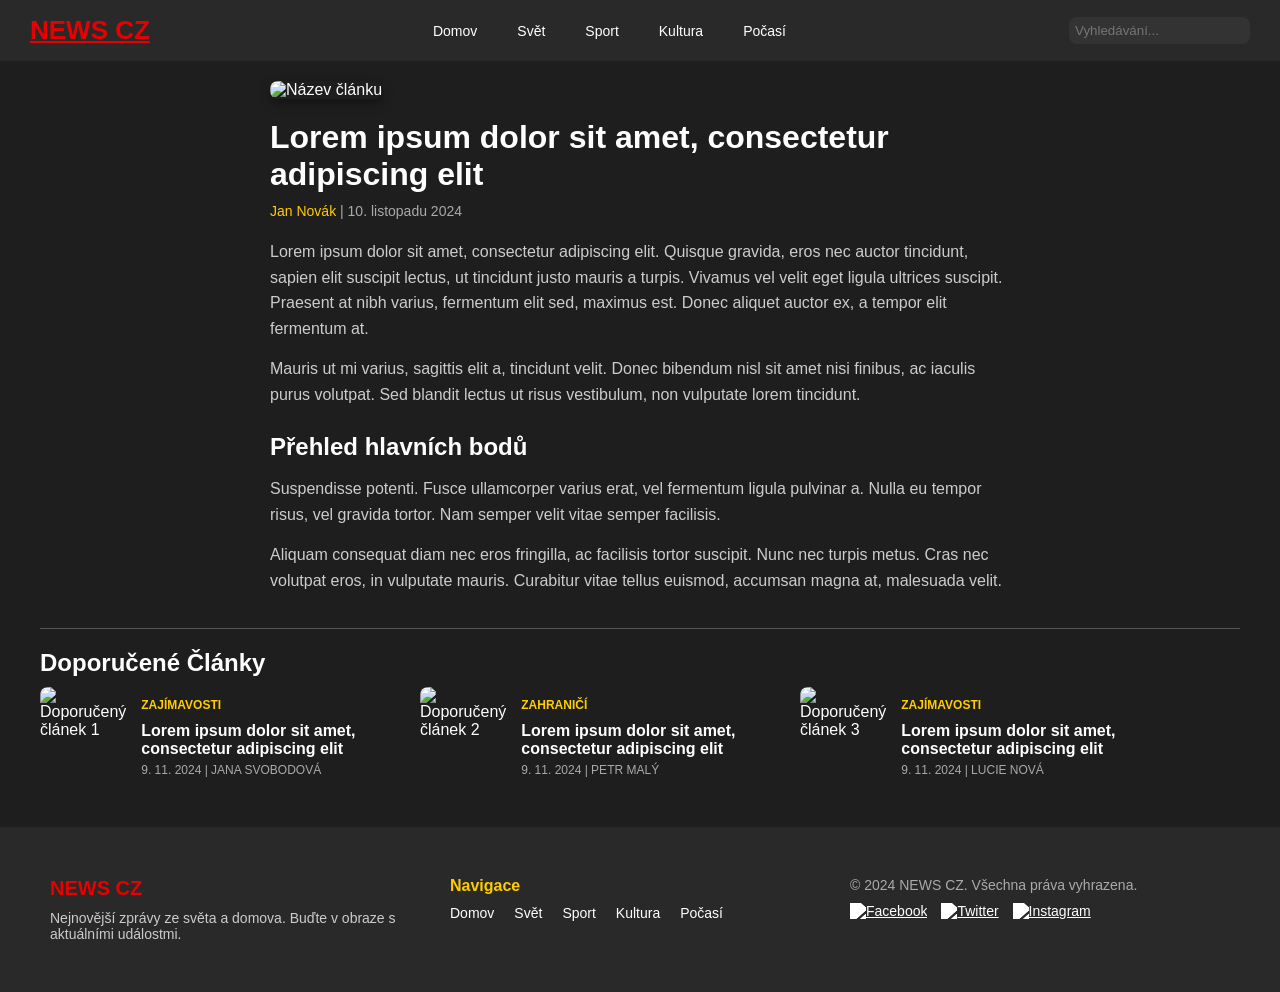
==== article.html @ 21f9672e "Added article.html" ====
<!DOCTYPE html>
<html lang="cs">
<head>
    <meta charset="UTF-8">
    <meta name="viewport" content="width=device-width, initial-scale=1.0">
    <title>Celý Článek | NEWS CZ</title>
    <link rel="stylesheet" href="style.css">
</head>
<body>
    <!-- Header -->
    <header>
        <a href="index.html" class="brand">NEWS CZ</a>
        <nav>
            <ul>
                <li><a href="index.html">Domov</a></li>
                <li><a href="#">Svět</a></li>
                <li><a href="#">Sport</a></li>
                <li><a href="#">Kultura</a></li>
                <li><a href="#">Počasí</a></li>
            </ul>
        </nav>
        <div class="search">
            <input type="text" placeholder="Vyhledávání...">
        </div>
    </header>
    <!-- Article Content -->
    <div class="article-container">
        <!-- Úvodní obrázek -->
        <div class="article-image">
            <img src="https://picsum.photos/1200/600" alt="Název článku">
        </div>

        <!-- Nadpis a informace o článku -->
        <div class="article-header">
            <h1>Lorem ipsum dolor sit amet, consectetur adipiscing elit</h1>
            <div class="article-info">
                <span class="author">Jan Novák</span>
                <span class="date">| 10. listopadu 2024</span>
            </div>
        </div>

        <!-- Hlavní text článku -->
        <div class="article-content">
            <p>Lorem ipsum dolor sit amet, consectetur adipiscing elit. Quisque gravida, eros nec auctor tincidunt, sapien elit suscipit lectus, ut tincidunt justo mauris a turpis. Vivamus vel velit eget ligula ultrices suscipit. Praesent at nibh varius, fermentum elit sed, maximus est. Donec aliquet auctor ex, a tempor elit fermentum at.</p>
            <p>Mauris ut mi varius, sagittis elit a, tincidunt velit. Donec bibendum nisl sit amet nisi finibus, ac iaculis purus volutpat. Sed blandit lectus ut risus vestibulum, non vulputate lorem tincidunt.</p>
            <h2>Přehled hlavních bodů</h2>
            <p>Suspendisse potenti. Fusce ullamcorper varius erat, vel fermentum ligula pulvinar a. Nulla eu tempor risus, vel gravida tortor. Nam semper velit vitae semper facilisis.</p>
            <p>Aliquam consequat diam nec eros fringilla, ac facilisis tortor suscipit. Nunc nec turpis metus. Cras nec volutpat eros, in vulputate mauris. Curabitur vitae tellus euismod, accumsan magna at, malesuada velit.</p>
        </div>
    </div>

    <!-- Doporučené články -->
    <div class="recommended-articles">
        <h2 class="section-title">Doporučené Články</h2>
        <section class="article-list-horizontal">
            <div class="list-item">
                <img src="https://picsum.photos/100/100?random=8" alt="Doporučený článek 1">
                <div class="list-content">
                    <span class="category">ZAJÍMAVOSTI</span>
                    <h3><a href="article.html">Lorem ipsum dolor sit amet, consectetur adipiscing elit</a></h3>
                    <span class="date-author">9. 11. 2024 | JANA SVOBODOVÁ</span>
                </div>
            </div>
            <div class="list-item">
                <img src="https://picsum.photos/100/100?random=9" alt="Doporučený článek 2">
                <div class="list-content">
                    <span class="category">ZAHRANIČÍ</span>
                    <h3><a href="article.html">Lorem ipsum dolor sit amet, consectetur adipiscing elit</a></h3>
                    <span class="date-author">9. 11. 2024 | PETR MALÝ</span>
                </div>
            </div>
            <div class="list-item">
                <img src="https://picsum.photos/100/100?random=10" alt="Doporučený článek 3">
                <div class="list-content">
                    <span class="category">ZAJÍMAVOSTI</span>
                    <h3><a href="article.html">Lorem ipsum dolor sit amet, consectetur adipiscing elit</a></h3>
                    <span class="date-author">9. 11. 2024 | LUCIE NOVÁ</span>
                </div>
            </div>
        </section>
    </div>
    
    
    

    <!-- Footer -->
    <footer class="footer">
        <div class="footer-content">
            <div class="footer-brand">
                <h3>NEWS CZ</h3>
                <p>Nejnovější zprávy ze světa a domova. Buďte v obraze s aktuálními událostmi.</p>
            </div>
            <div class="footer-links">
                <h4>Navigace</h4>
                <ul>
                    <li><a href="#">Domov</a></li>
                    <li><a href="#">Svět</a></li>
                    <li><a href="#">Sport</a></li>
                    <li><a href="#">Kultura</a></li>
                    <li><a href="#">Počasí</a></li>
                </ul>
            </div>
            <div class="footer-social">
                <p>&copy; 2024 NEWS CZ. Všechna práva vyhrazena.</p>
                <div class="social-icons">
                    <a href="#"><img src="icon-facebook.svg" alt="Facebook"></a>
                    <a href="#"><img src="icon-twitter.svg" alt="Twitter"></a>
                    <a href="#"><img src="icon-instagram.svg" alt="Instagram"></a>
                </div>
            </div>
        </div>
    </footer>
</body>
</html>
---- style.css ----
* {
    margin: 0;
    padding: 0;
    box-sizing: border-box;
}

body {
    font-family: Arial, sans-serif;
    background-color: #1e1e1e;
    color: #ffffff;
}

/* Header */
header {
    width: 100%;
    padding: 15px 30px;
    background-color: #292929;
    display: flex;
    justify-content: space-between;
    align-items: center;
}

.brand {
    font-size: 26px;
    font-weight: bold;
    color: #e60000;
}

nav ul {
    display: flex;
    list-style-type: none;
}

nav ul li a {
    color: #ffffff;
    text-decoration: none;
    padding: 0 20px;
    font-size: 14px;
}

.search input {
    padding: 6px;
    background-color: #333333;
    border: none;
    color: #ffffff;
    border-radius: 8px;
}

/* Main content container */
/* Hlavní obsah s dolním odsazením */
.main-content {
    max-width: 1200px;
    margin: 0 auto;
    margin-bottom: 40px; /* Prostor mezi obsahem a footerem */
}

/* Highlights section */
.highlights {
    padding: 12px 30px;
    display: flex;
    align-items: center;
    flex-wrap: wrap;
}

.highlights span {
    color: #ffcc00;
    font-weight: bold;
    margin-right: 12px;
}

.highlights a {
    color: #ff4040;
    text-decoration: none;
    margin-right: 12px;
    font-size: 14px;
}

/* Featured article with connected image and text */
.featured-article {
    display: flex;
    flex-direction: row-reverse;
    padding: 20px 30px;
    margin: 20px 0;
    width: 100%;
}

.featured-article img {
    width: 45%;
    border-top-right-radius: 8px;
    border-bottom-right-radius: 8px;
}

.content {
    flex: 1;
    padding: 20px;
    border-top-left-radius: 8px;
    border-bottom-left-radius: 8px;
    box-shadow: 0px 4px 12px rgba(0, 0, 0, 0.4);
}

.content h1 {
    font-size: 24px;
    font-weight: bold;
    color: #ffffff;
    margin-bottom: 8px;
}

.content p {
    font-size: 16px;
    color: #cccccc;
}

.content .author {
    font-size: 12px;
    color: #aaaaaa;
    margin-top: 10px;
}

/* Horizontal grid article list */
.article-list {
    display: flex;
    gap: 20px;
    flex-wrap: wrap;
    padding: 0 30px;
}

/* Odkazy v nadpisech článků */
.article-list .item h2 a,
.featured-article h1 a,
.article-list-vertical .list-content h3 a {
    color: #ffffff;
    text-decoration: none;
    transition: color 0.3s;
}

.article-list .item h2 a:hover,
.featured-article h1 a:hover,
.article-list-vertical .list-content h3 a:hover {
    color: #ffcc00;
}


.article-list .item {
    background-color: transparent;
    padding: 0;
    width: calc(33.33% - 20px);
}

.article-list .item img {
    width: 100%;
    margin-bottom: 10px;
    border-radius: 0;
}

.article-list .item h2 {
    font-size: 18px;
    color: #ffffff;
    margin-top: 5px;
}

.article-list .item p {
    font-size: 14px;
    color: #cccccc;
}

.article-list .item span {
    font-size: 12px;
    color: #aaaaaa;
    margin-top: 5px;
}

/* Vertical list section */
.article-list-vertical {
    margin-top: 40px;
    display: flex;
    flex-direction: column;
    gap: 20px;
    padding: 0 30px;
}

.article-list-vertical .list-item {
    display: flex;
    background-color: transparent;
    padding: 0;
    border-radius: 0;
}

.article-list-vertical .list-item img {
    width: 120px;
    height: 120px;
    object-fit: cover;
    margin-right: 15px;
}

.list-content {
    display: flex;
    flex-direction: column;
    justify-content: center;
}

.category {
    color: #ffcc00;
    font-size: 12px;
    font-weight: bold;
    text-transform: uppercase;
    margin-bottom: 5px;
}

.list-content h3 {
    font-size: 16px;
    color: #ffffff;
    margin: 5px 0;
}

.date-author {
    font-size: 12px;
    color: #aaaaaa;
}

/* Divider */
.section-divider {
    border: none;
    height: 1px;
    background-color: #555555;
    margin: 40px 0;
}

/* Section title */
.section-title {
    font-size: 24px;
    font-weight: bold;
    color: #ffffff;
    text-align: left;
    margin: 0;
}

/* Footer styling */
.footer {
    background-color: #292929;
    padding: 40px 30px;
    color: #ffffff;
    font-size: 14px;
}

.footer-content {
    display: flex;
    justify-content: space-between;
    flex-wrap: wrap;
    max-width: 1200px;
    margin: 0 auto;
}

.footer-brand, .footer-links, .footer-social {
    flex: 1;
    margin: 10px;
}

.footer-brand h3 {
    font-size: 20px;
    font-weight: bold;
    color: #e60000;
}

.footer-brand p {
    font-size: 14px;
    color: #cccccc;
    margin-top: 10px;
}

.footer-links h4 {
    font-size: 16px;
    font-weight: bold;
    color: #ffcc00;
    margin-bottom: 10px;
}

.footer-links ul {
    display: flex;
    list-style: none;
    padding: 0;
    margin: 0;
    gap: 20px;
}

.footer-links ul li a {
    color: #ffffff;
    text-decoration: none;
    transition: color 0.3s;
}

.footer-links ul li a:hover {
    color: #ffcc00;
}

/* Sociální sítě */
.footer-social p {
    font-size: 14px;
    color: #aaaaaa;
}

.social-icons {
    margin-top: 10px;
}

.social-icons a {
    display: inline-block;
    margin-right: 10px;
}

.social-icons img {
    width: 24px;
    height: 24px;
    filter: brightness(0) invert(1);
    transition: transform 0.3s;
}

.social-icons a:hover img {
    transform: scale(1.1);
}



/*Aricle*/


/* Article page container */
.article-container {
    max-width: 800px;
    margin: 0 auto;
    padding: 20px 30px;
}

/* Úvodní obrázek */
.article-image img {
    width: 100%;
    border-radius: 8px;
    box-shadow: 0px 4px 12px rgba(0, 0, 0, 0.4);
    margin-bottom: 20px;
}

/* Nadpis a informace o článku */
.article-header {
    text-align: left;
    margin-bottom: 20px;
}

.article-header h1 {
    font-size: 32px;
    font-weight: bold;
    color: #ffffff;
    margin-bottom: 10px;
}

.article-info {
    font-size: 14px;
    color: #aaaaaa;
}

.article-info .author {
    color: #ffcc00;
}

/* Hlavní text článku */
.article-content {
    font-size: 16px;
    line-height: 1.6;
    color: #cccccc;
}

.article-content h2 {
    font-size: 24px;
    color: #ffffff;
    margin: 20px 0 10px;
}

.article-content p {
    margin-bottom: 15px;
}



/* Doporučené články */
.recommended-articles {
    max-width: 1200px;
    margin: 0 auto 40px;
    padding-top: 20px;
    border-top: 1px solid #555555;
}

/* Horizontální rozložení doporučených článků */
.article-list-horizontal {
    display: flex;
    flex-wrap: nowrap; /* Zabrání zalomení položek na další řádek */
    gap: 20px;
    padding-top: 10px;
}

.article-list-horizontal .list-item {
    display: flex;
    flex-direction: row;
    align-items: center;
    width: 30%; /* Každý článek zabere přibližně třetinu šířky */
    max-width: 400px;
}

.article-list-horizontal .list-item img {
    width: 100px;
    height: 100px;
    object-fit: cover;
    border-radius: 8px;
    margin-right: 15px;
}

.article-list-horizontal .list-content {
    display: flex;
    flex-direction: column;
    justify-content: center;
}

.article-list-horizontal .category {
    color: #ffcc00;
    font-size: 12px;
    font-weight: bold;
    text-transform: uppercase;
    margin-bottom: 5px;
}

.article-list-horizontal .list-content h3 {
    font-size: 16px;
    color: #ffffff;
    margin: 5px 0;
}

.article-list-horizontal .date-author {
    font-size: 12px;
    color: #aaaaaa;
}

/* Odkazy v nadpisech článků */
.article-list-horizontal .list-content h3 a {
    color: #ffffff;
    text-decoration: none;
    transition: color 0.3s;
}

.article-list-horizontal .list-content h3 a:hover {
    color: #ffcc00;
}
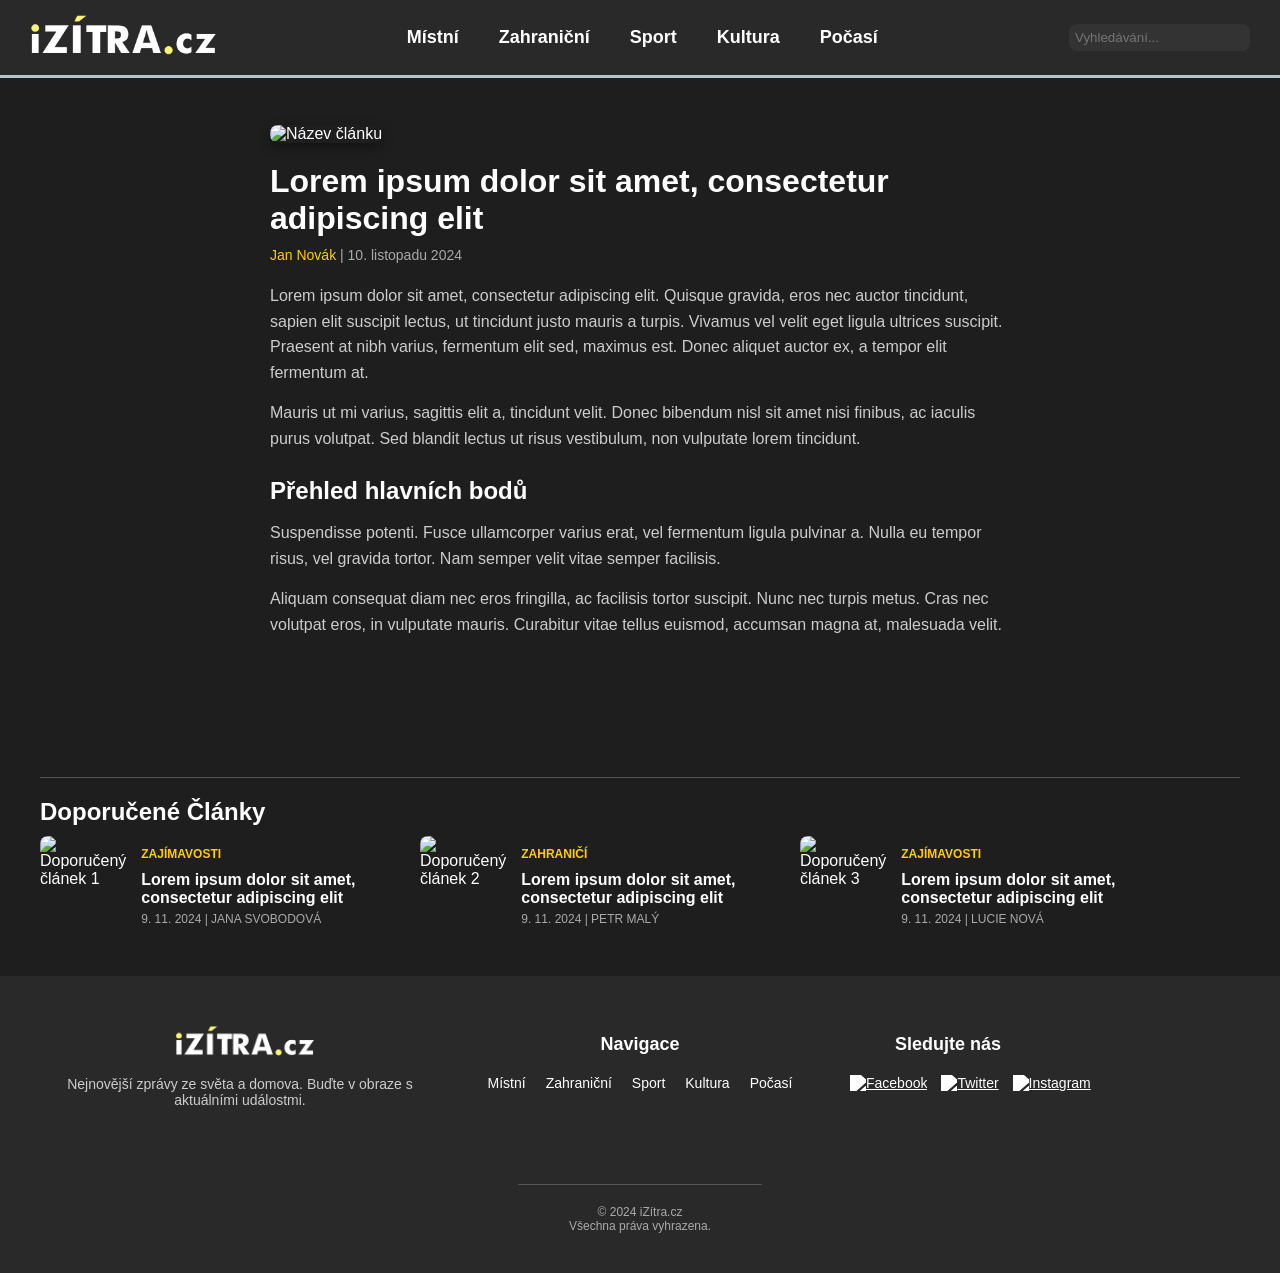
==== commit 65a2574f: "succy succy succ succ" ====
--- a/article.html
+++ b/article.html
@@ -3,17 +3,19 @@
 <head>
     <meta charset="UTF-8">
     <meta name="viewport" content="width=device-width, initial-scale=1.0">
-    <title>Celý Článek | NEWS CZ</title>
+    <title>Celý Článek | iZítra.cz</title>
     <link rel="stylesheet" href="style.css">
 </head>
 <body>
     <!-- Header -->
     <header>
-        <a href="index.html" class="brand">NEWS CZ</a>
+        <a href="index.html" class="brand">
+            <img src="images/logo.png" alt="iZITRA.cz Logo"/>
+        </a>
         <nav>
             <ul>
-                <li><a href="index.html">Domov</a></li>
-                <li><a href="#">Svět</a></li>
+                <li><a href="index.html">Místní</a></li>
+                <li><a href="#">Zahraniční</a></li>
                 <li><a href="#">Sport</a></li>
                 <li><a href="#">Kultura</a></li>
                 <li><a href="#">Počasí</a></li>
@@ -23,6 +25,9 @@
             <input type="text" placeholder="Vyhledávání...">
         </div>
     </header>
+
+    <hr class="lines-header"></hr>
+
     <!-- Article Content -->
     <div class="article-container">
         <!-- Úvodní obrázek -->
@@ -87,21 +92,21 @@
     <footer class="footer">
         <div class="footer-content">
             <div class="footer-brand">
-                <h3>NEWS CZ</h3>
+                <img src="images/logo.png" alt="iZITRA.cz Logo"/>
                 <p>Nejnovější zprávy ze světa a domova. Buďte v obraze s aktuálními událostmi.</p>
             </div>
             <div class="footer-links">
                 <h4>Navigace</h4>
                 <ul>
-                    <li><a href="#">Domov</a></li>
-                    <li><a href="#">Svět</a></li>
+                    <li><a href="#">Místní</a></li>
+                    <li><a href="#">Zahraniční</a></li>
                     <li><a href="#">Sport</a></li>
                     <li><a href="#">Kultura</a></li>
                     <li><a href="#">Počasí</a></li>
                 </ul>
             </div>
             <div class="footer-social">
-                <p>&copy; 2024 NEWS CZ. Všechna práva vyhrazena.</p>
+                <p>Sledujte nás</p>
                 <div class="social-icons">
                     <a href="#"><img src="icon-facebook.svg" alt="Facebook"></a>
                     <a href="#"><img src="icon-twitter.svg" alt="Twitter"></a>
@@ -109,6 +114,9 @@
                 </div>
             </div>
         </div>
+        <br/>
+        <hr class="section-divider"></hr>
+        <p class="copyright">&copy; 2024 iZítra.cz<br>Všechna práva vyhrazena.</p>
     </footer>
 </body>
 </html>
--- a/style.css
+++ b/style.css
@@ -18,6 +18,10 @@
     display: flex;
     justify-content: space-between;
     align-items: center;
+
+    position: fixed;
+    top: 0;
+    z-index: 1000;
 }
 
 .brand {
@@ -35,7 +39,13 @@
     color: #ffffff;
     text-decoration: none;
     padding: 0 20px;
-    font-size: 14px;
+    font-size: 18px;
+    font-weight: bold;
+    transition: color 0.3s;
+}
+
+nav ul li a:hover {
+    color: #ffcc00;
 }
 
 .search input {
@@ -49,6 +59,7 @@
 /* Main content container */
 /* Hlavní obsah s dolním odsazením */
 .main-content {
+    padding-top: 100px;
     max-width: 1200px;
     margin: 0 auto;
     margin-bottom: 40px; /* Prostor mezi obsahem a footerem */
@@ -79,7 +90,7 @@
 .featured-article {
     display: flex;
     flex-direction: row-reverse;
-    padding: 20px 30px;
+    padding: 10px 30px;
     margin: 20px 0;
     width: 100%;
 }
@@ -265,13 +276,28 @@
     font-size: 14px;
     color: #cccccc;
     margin-top: 10px;
+    text-align: center;
+}
+
+.footer-brand img {
+    height: 30px;
+    vertical-align: middle;
+    margin-bottom: 10px;
+    padding-left: 125px;
+}
+
+.footer hr {
+    width: 20%;
+    margin: 0 auto;
+    margin-top:50px
 }
 
 .footer-links h4 {
-    font-size: 16px;
-    font-weight: bold;
-    color: #ffcc00;
-    margin-bottom: 10px;
+    font-size: 18px;
+    color: #ffffff;
+    margin-top: 8px;
+    margin-bottom: 20px;
+    text-align: center;
 }
 
 .footer-links ul {
@@ -280,6 +306,7 @@
     padding: 0;
     margin: 0;
     gap: 20px;
+    justify-content: center;
 }
 
 .footer-links ul li a {
@@ -294,8 +321,12 @@
 
 /* Sociální sítě */
 .footer-social p {
-    font-size: 14px;
-    color: #aaaaaa;
+    font-size: 18px;
+    font-weight: bold;
+    color: #ffffff;
+    padding-left: 45px;
+    margin-top: 8px;
+    margin-bottom: 20px;
 }
 
 .social-icons {
@@ -327,7 +358,7 @@
 .article-container {
     max-width: 800px;
     margin: 0 auto;
-    padding: 20px 30px;
+    padding: 125px 30px;
 }
 
 /* Úvodní obrázek */
@@ -447,4 +478,31 @@
     color: #ffcc00;
 }
 
-
+.lines-main {
+    border: none;
+    height: 3px;
+    background-color: #aec6cf;
+}
+
+.lines-header {
+    border: none;
+    height: 3px;
+    background-color: #aec6cf;
+    position: fixed;
+    top: 0;
+    width: 100%;
+    margin-top: 75px;
+}
+
+.brand img {
+    height: 40px; /* Adjust the height as needed */
+    vertical-align: middle;
+    margin-bottom: 5px;
+}
+
+.copyright {
+    margin-top: 20px;
+    text-align: center;
+    font-size: 12px;
+    color: #aaaaaa;
+}
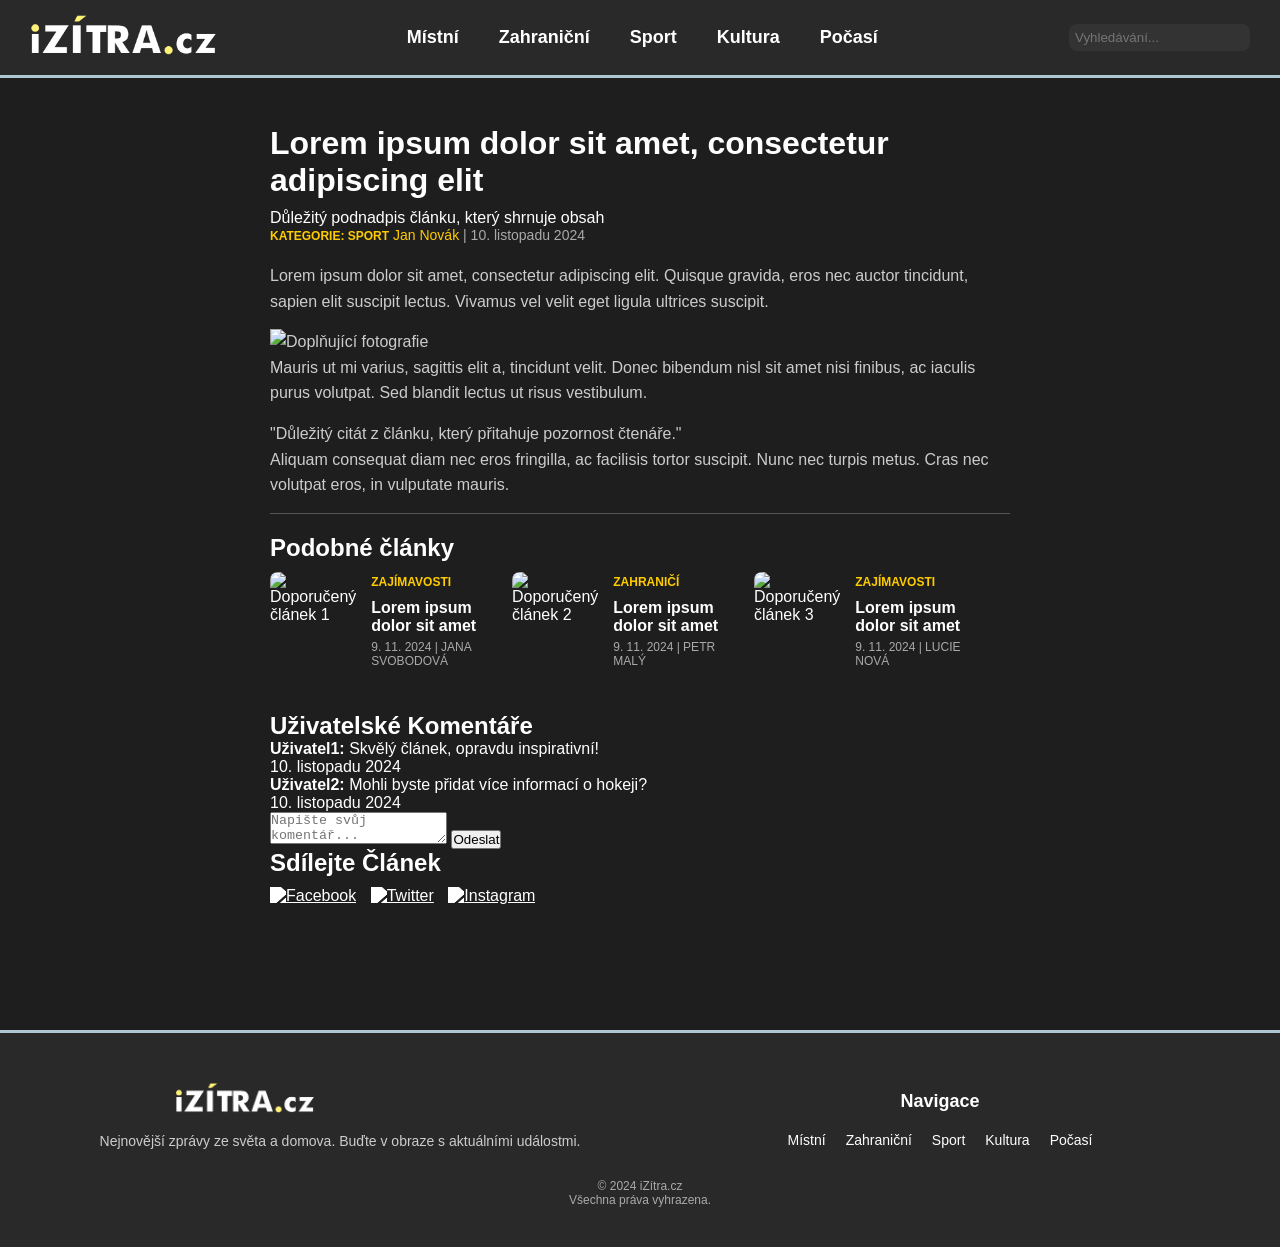
==== commit b752db68: "added sport.html, edited article.html" ====
--- a/article.html
+++ b/article.html
@@ -3,7 +3,7 @@
 <head>
     <meta charset="UTF-8">
     <meta name="viewport" content="width=device-width, initial-scale=1.0">
-    <title>Celý Článek | iZítra.cz</title>
+    <title>Detail Článku | iZítra.cz</title>
     <link rel="stylesheet" href="style.css">
 </head>
 <body>
@@ -15,10 +15,10 @@
         <nav>
             <ul>
                 <li><a href="index.html">Místní</a></li>
-                <li><a href="#">Zahraniční</a></li>
-                <li><a href="#">Sport</a></li>
-                <li><a href="#">Kultura</a></li>
-                <li><a href="#">Počasí</a></li>
+                <li><a href="zahranicni.html">Zahraniční</a></li>
+                <li><a href="sport.html">Sport</a></li>
+                <li><a href="kultura.html">Kultura</a></li>
+                <li><a href="pocasi.html">Počasí</a></li>
             </ul>
         </nav>
         <div class="search">
@@ -30,15 +30,12 @@
 
     <!-- Article Content -->
     <div class="article-container">
-        <!-- Úvodní obrázek -->
-        <div class="article-image">
-            <img src="https://picsum.photos/1200/600" alt="Název článku">
-        </div>
-
         <!-- Nadpis a informace o článku -->
         <div class="article-header">
             <h1>Lorem ipsum dolor sit amet, consectetur adipiscing elit</h1>
+            <p class="article-subtitle">Důležitý podnadpis článku, který shrnuje obsah</p>
             <div class="article-info">
+                <span class="category">Kategorie: Sport</span>
                 <span class="author">Jan Novák</span>
                 <span class="date">| 10. listopadu 2024</span>
             </div>
@@ -46,47 +43,75 @@
 
         <!-- Hlavní text článku -->
         <div class="article-content">
-            <p>Lorem ipsum dolor sit amet, consectetur adipiscing elit. Quisque gravida, eros nec auctor tincidunt, sapien elit suscipit lectus, ut tincidunt justo mauris a turpis. Vivamus vel velit eget ligula ultrices suscipit. Praesent at nibh varius, fermentum elit sed, maximus est. Donec aliquet auctor ex, a tempor elit fermentum at.</p>
-            <p>Mauris ut mi varius, sagittis elit a, tincidunt velit. Donec bibendum nisl sit amet nisi finibus, ac iaculis purus volutpat. Sed blandit lectus ut risus vestibulum, non vulputate lorem tincidunt.</p>
-            <h2>Přehled hlavních bodů</h2>
-            <p>Suspendisse potenti. Fusce ullamcorper varius erat, vel fermentum ligula pulvinar a. Nulla eu tempor risus, vel gravida tortor. Nam semper velit vitae semper facilisis.</p>
-            <p>Aliquam consequat diam nec eros fringilla, ac facilisis tortor suscipit. Nunc nec turpis metus. Cras nec volutpat eros, in vulputate mauris. Curabitur vitae tellus euismod, accumsan magna at, malesuada velit.</p>
+            <p>Lorem ipsum dolor sit amet, consectetur adipiscing elit. Quisque gravida, eros nec auctor tincidunt, sapien elit suscipit lectus. Vivamus vel velit eget ligula ultrices suscipit.</p>
+            <img src="https://picsum.photos/800/400" alt="Doplňující fotografie">
+            <p>Mauris ut mi varius, sagittis elit a, tincidunt velit. Donec bibendum nisl sit amet nisi finibus, ac iaculis purus volutpat. Sed blandit lectus ut risus vestibulum.</p>
+            <blockquote>
+                "Důležitý citát z článku, který přitahuje pozornost čtenáře."
+            </blockquote>
+            <p>Aliquam consequat diam nec eros fringilla, ac facilisis tortor suscipit. Nunc nec turpis metus. Cras nec volutpat eros, in vulputate mauris.</p>
+        </div>
+
+        <!-- Doporučené články -->
+        <div class="recommended-articles">
+            <h2 class="section-title">Podobné články</h2>
+            <section class="article-list-horizontal">
+                <div class="list-item">
+                    <img src="https://picsum.photos/100/100?random=3" alt="Doporučený článek 1">
+                    <div class="list-content">
+                        <span class="category">ZAJÍMAVOSTI</span>
+                        <h3><a href="article.html">Lorem ipsum dolor sit amet</a></h3>
+                        <span class="date-author">9. 11. 2024 | JANA SVOBODOVÁ</span>
+                    </div>
+                </div>
+                <div class="list-item">
+                    <img src="https://picsum.photos/100/100?random=4" alt="Doporučený článek 2">
+                    <div class="list-content">
+                        <span class="category">ZAHRANIČÍ</span>
+                        <h3><a href="article.html">Lorem ipsum dolor sit amet</a></h3>
+                        <span class="date-author">9. 11. 2024 | PETR MALÝ</span>
+                    </div>
+                </div>
+                <div class="list-item">
+                    <img src="https://picsum.photos/100/100?random=5" alt="Doporučený článek 3">
+                    <div class="list-content">
+                        <span class="category">ZAJÍMAVOSTI</span>
+                        <h3><a href="article.html">Lorem ipsum dolor sit amet</a></h3>
+                        <span class="date-author">9. 11. 2024 | LUCIE NOVÁ</span>
+                    </div>
+                </div>
+            </section>
+        </div>
+
+        <!-- Komentáře -->
+        <div class="comments-section">
+            <h2 class="section-title">Uživatelské Komentáře</h2>
+            <div class="comment">
+                <p><strong>Uživatel1:</strong> Skvělý článek, opravdu inspirativní!</p>
+                <span class="comment-date">10. listopadu 2024</span>
+            </div>
+            <div class="comment">
+                <p><strong>Uživatel2:</strong> Mohli byste přidat více informací o hokeji?</p>
+                <span class="comment-date">10. listopadu 2024</span>
+            </div>
+            <form class="comment-form">
+                <textarea placeholder="Napište svůj komentář..." required></textarea>
+                <button type="submit">Odeslat</button>
+            </form>
+        </div>
+
+        <!-- Doplňující prvek: Sdílení na sociálních sítích -->
+        <div class="social-share">
+            <h2 class="section-title">Sdílejte Článek</h2>
+            <div class="social-icons">
+                <a href="#"><img src="icon-facebook.svg" alt="Facebook"></a>
+                <a href="#"><img src="icon-twitter.svg" alt="Twitter"></a>
+                <a href="#"><img src="icon-instagram.svg" alt="Instagram"></a>
+            </div>
         </div>
     </div>
 
-    <!-- Doporučené články -->
-    <div class="recommended-articles">
-        <h2 class="section-title">Doporučené Články</h2>
-        <section class="article-list-horizontal">
-            <div class="list-item">
-                <img src="https://picsum.photos/100/100?random=8" alt="Doporučený článek 1">
-                <div class="list-content">
-                    <span class="category">ZAJÍMAVOSTI</span>
-                    <h3><a href="article.html">Lorem ipsum dolor sit amet, consectetur adipiscing elit</a></h3>
-                    <span class="date-author">9. 11. 2024 | JANA SVOBODOVÁ</span>
-                </div>
-            </div>
-            <div class="list-item">
-                <img src="https://picsum.photos/100/100?random=9" alt="Doporučený článek 2">
-                <div class="list-content">
-                    <span class="category">ZAHRANIČÍ</span>
-                    <h3><a href="article.html">Lorem ipsum dolor sit amet, consectetur adipiscing elit</a></h3>
-                    <span class="date-author">9. 11. 2024 | PETR MALÝ</span>
-                </div>
-            </div>
-            <div class="list-item">
-                <img src="https://picsum.photos/100/100?random=10" alt="Doporučený článek 3">
-                <div class="list-content">
-                    <span class="category">ZAJÍMAVOSTI</span>
-                    <h3><a href="article.html">Lorem ipsum dolor sit amet, consectetur adipiscing elit</a></h3>
-                    <span class="date-author">9. 11. 2024 | LUCIE NOVÁ</span>
-                </div>
-            </div>
-        </section>
-    </div>
-    
-    
-    
+    <hr class="lines-main"></hr>
 
     <!-- Footer -->
     <footer class="footer">
@@ -98,24 +123,14 @@
             <div class="footer-links">
                 <h4>Navigace</h4>
                 <ul>
-                    <li><a href="#">Místní</a></li>
-                    <li><a href="#">Zahraniční</a></li>
-                    <li><a href="#">Sport</a></li>
-                    <li><a href="#">Kultura</a></li>
-                    <li><a href="#">Počasí</a></li>
+                    <li><a href="index.html">Místní</a></li>
+                    <li><a href="zahranicni.html">Zahraniční</a></li>
+                    <li><a href="sport.html">Sport</a></li>
+                    <li><a href="kultura.html">Kultura</a></li>
+                    <li><a href="pocasi.html">Počasí</a></li>
                 </ul>
             </div>
-            <div class="footer-social">
-                <p>Sledujte nás</p>
-                <div class="social-icons">
-                    <a href="#"><img src="icon-facebook.svg" alt="Facebook"></a>
-                    <a href="#"><img src="icon-twitter.svg" alt="Twitter"></a>
-                    <a href="#"><img src="icon-instagram.svg" alt="Instagram"></a>
-                </div>
-            </div>
         </div>
-        <br/>
-        <hr class="section-divider"></hr>
         <p class="copyright">&copy; 2024 iZítra.cz<br>Všechna práva vyhrazena.</p>
     </footer>
 </body>
--- a/style.css
+++ b/style.css
@@ -134,6 +134,14 @@
     flex-wrap: wrap;
     padding: 0 30px;
 }
+
+.article-list-vertical .list-content p {
+    font-size: 14px; /* Velikost textu náhledu */
+    color: #cccccc; /* Barva textu náhledu */
+    margin: 8px 0; /* Mezery kolem textu */
+    line-height: 1.6; /* Výška řádku pro lepší čitelnost */
+}
+
 
 /* Odkazy v nadpisech článků */
 .article-list .item h2 a,
@@ -505,4 +513,17 @@
     text-align: center;
     font-size: 12px;
     color: #aaaaaa;
-}+}
+
+/* Minimalistický nadpis */
+.minimal-title {
+    text-align: center; /* Vycentrování textu */
+    font-size: 24px; /* Velikost textu */
+    font-weight: bold; /* Mírnější zvýraznění */
+    color: #ffcc00; /* Jemná sportovní barva */
+    margin: 40px 0 30px; /* Odsazení od ostatního obsahu */
+    text-transform: uppercase; /* Velká písmena pro formálnější vzhled */
+    letter-spacing: 1px; /* Lehké mezery mezi písmeny */
+}
+
+
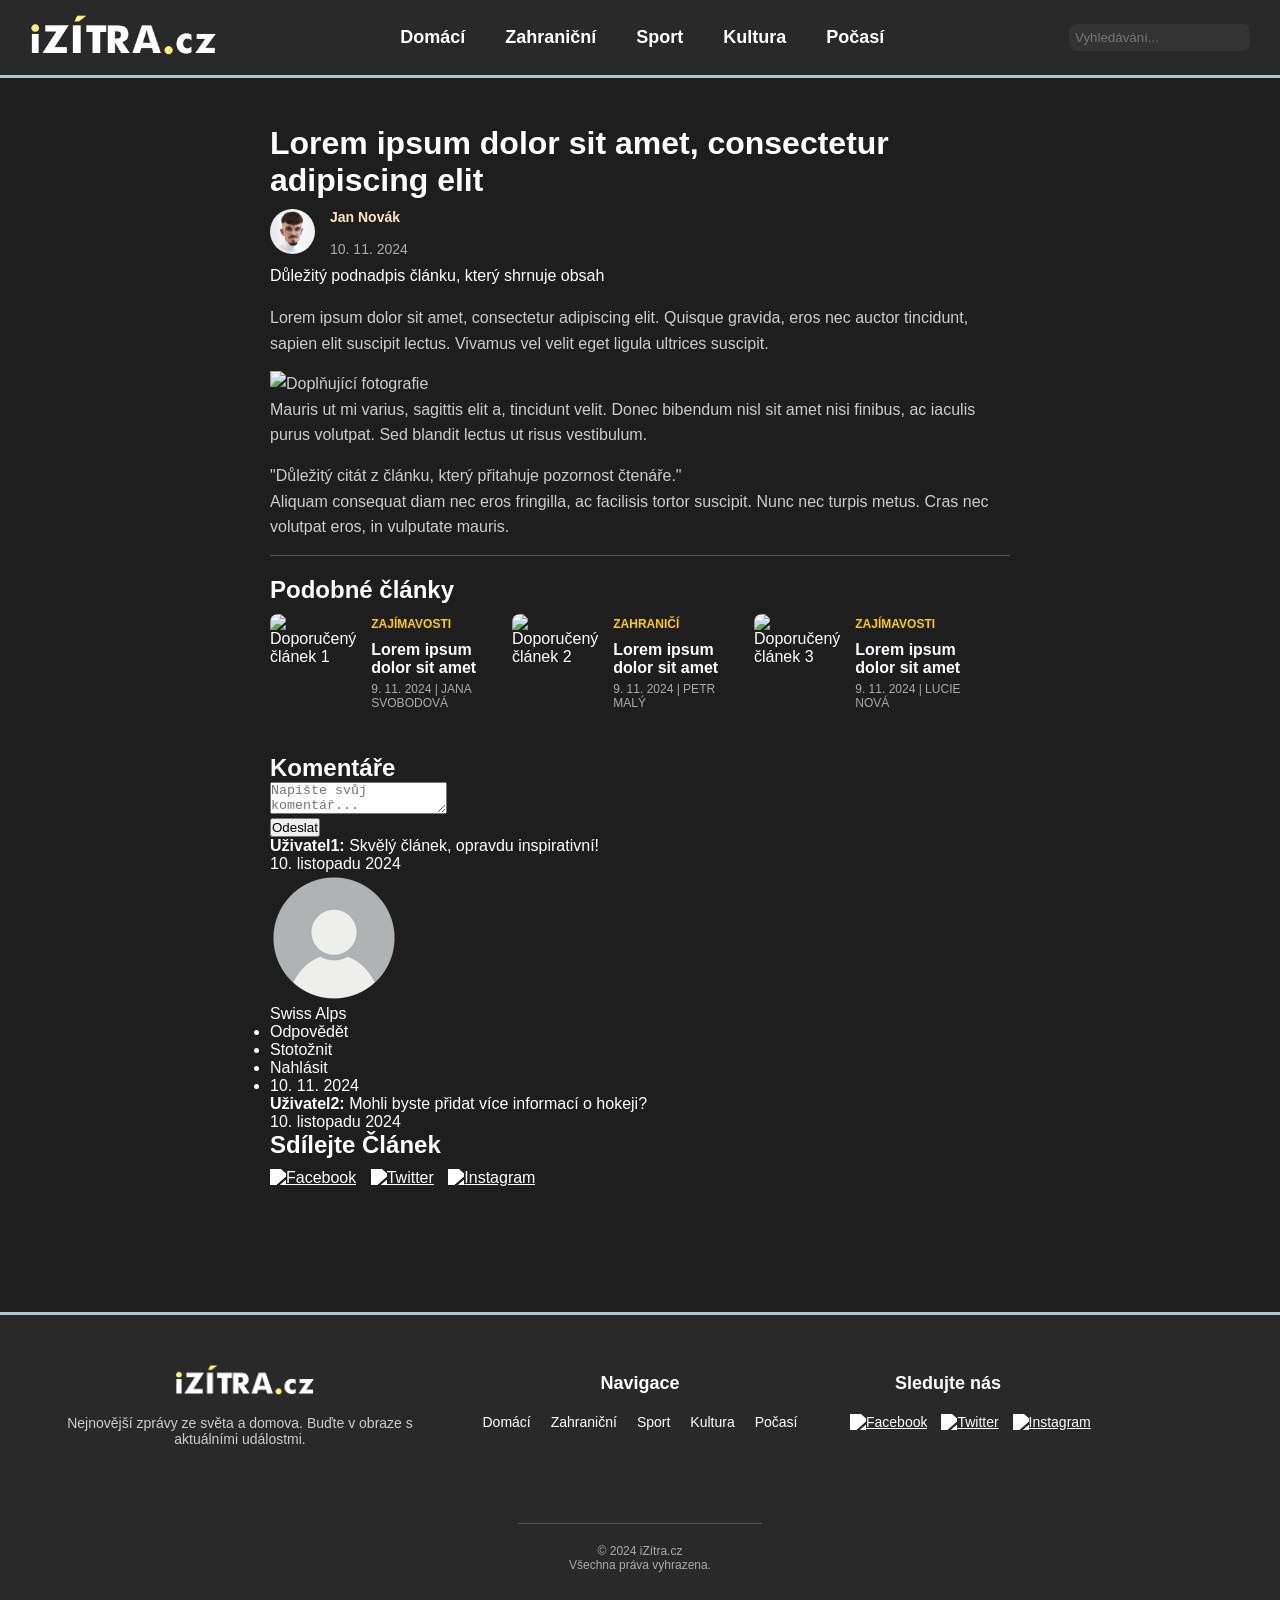
==== commit 6d0d0c14: "průběžné uložení hodně úprav, spíš detaily a vzhled" ====
--- a/article.html
+++ b/article.html
@@ -3,7 +3,8 @@
 <head>
     <meta charset="UTF-8">
     <meta name="viewport" content="width=device-width, initial-scale=1.0">
-    <title>Detail Článku | iZítra.cz</title>
+    <title>Detail článku | iZítra.cz</title>
+    <link rel="icon" href="images/cool.png" type="image/png">
     <link rel="stylesheet" href="style.css">
 </head>
 <body>
@@ -14,7 +15,7 @@
         </a>
         <nav>
             <ul>
-                <li><a href="index.html">Místní</a></li>
+                <li><a href="domaci.html">Domácí</a></li>
                 <li><a href="zahranicni.html">Zahraniční</a></li>
                 <li><a href="sport.html">Sport</a></li>
                 <li><a href="kultura.html">Kultura</a></li>
@@ -33,12 +34,16 @@
         <!-- Nadpis a informace o článku -->
         <div class="article-header">
             <h1>Lorem ipsum dolor sit amet, consectetur adipiscing elit</h1>
+            <div class="article-info">
+                <a href="#" class="author-image">
+                    <img src="images/ico.jpeg" alt="Autor článku" class="icon"/>
+                </a>
+                <div class="group">
+                    <span class="author">Jan Novák</span> <br/>
+                    <span class="date">10. 11. 2024</span>
+                </div>
+            </div>
             <p class="article-subtitle">Důležitý podnadpis článku, který shrnuje obsah</p>
-            <div class="article-info">
-                <span class="category">Kategorie: Sport</span>
-                <span class="author">Jan Novák</span>
-                <span class="date">| 10. listopadu 2024</span>
-            </div>
         </div>
 
         <!-- Hlavní text článku -->
@@ -85,19 +90,41 @@
 
         <!-- Komentáře -->
         <div class="comments-section">
-            <h2 class="section-title">Uživatelské Komentáře</h2>
+            <h2 class="section-title">Komentáře</h2>
+
+            <!-- Textové pole -->
+            <div class="editor-container">
+                <div class="editor-text">
+                    <form class="comment-form">
+                        <textarea placeholder="Napište svůj komentář..." required></textarea>
+                    </form>
+                </div>
+                <div class="editor-submit">
+                    <button type="submit">Odeslat</button>
+                </div>
+            </div>
+
+            <!-- Příspěvky -->
             <div class="comment">
                 <p><strong>Uživatel1:</strong> Skvělý článek, opravdu inspirativní!</p>
                 <span class="comment-date">10. listopadu 2024</span>
             </div>
             <div class="comment">
+                <img src="images/user.png" alt="Uživatel" class="comments-user-icon"/>
+                <div class="group">
+                    <span class="jméno">Swiss Alps</span> <br/>
+                    <ul>
+                        <li><span>Odpovědět</span></li>
+                        <li><span>Stotožnit</span></li>
+                        <li><span>Nahlásit</span></li>
+                        <li><span>10. 11. 2024</span></li>
+                    </ul>
+                </div>
+            </div>
+            <div class="comment">
                 <p><strong>Uživatel2:</strong> Mohli byste přidat více informací o hokeji?</p>
                 <span class="comment-date">10. listopadu 2024</span>
             </div>
-            <form class="comment-form">
-                <textarea placeholder="Napište svůj komentář..." required></textarea>
-                <button type="submit">Odeslat</button>
-            </form>
         </div>
 
         <!-- Doplňující prvek: Sdílení na sociálních sítích -->
@@ -123,14 +150,24 @@
             <div class="footer-links">
                 <h4>Navigace</h4>
                 <ul>
-                    <li><a href="index.html">Místní</a></li>
+                    <li><a href="domaci.html">Domácí</a></li>
                     <li><a href="zahranicni.html">Zahraniční</a></li>
                     <li><a href="sport.html">Sport</a></li>
                     <li><a href="kultura.html">Kultura</a></li>
                     <li><a href="pocasi.html">Počasí</a></li>
                 </ul>
             </div>
+            <div class="footer-social">
+                <p>Sledujte nás</p>
+                <div class="social-icons">
+                    <a href="#"><img src="icon-facebook.svg" alt="Facebook"></a>
+                    <a href="#"><img src="icon-twitter.svg" alt="Twitter"></a>
+                    <a href="#"><img src="icon-instagram.svg" alt="Instagram"></a>
+                </div>
+            </div>
         </div>
+        <br/>
+        <hr class="section-divider"></hr>
         <p class="copyright">&copy; 2024 iZítra.cz<br>Všechna práva vyhrazena.</p>
     </footer>
 </body>
--- a/style.css
+++ b/style.css
@@ -59,7 +59,7 @@
 /* Main content container */
 /* Hlavní obsah s dolním odsazením */
 .main-content {
-    padding-top: 100px;
+    padding-top: 80px;
     max-width: 1200px;
     margin: 0 auto;
     margin-bottom: 40px; /* Prostor mezi obsahem a footerem */
@@ -122,6 +122,7 @@
 }
 
 .content .author {
+    margin-bottom: 50px;
     font-size: 12px;
     color: #aaaaaa;
     margin-top: 10px;
@@ -218,7 +219,7 @@
 }
 
 .category {
-    color: #ffcc00;
+    color: #FEE7BF;
     font-size: 12px;
     font-weight: bold;
     text-transform: uppercase;
@@ -391,12 +392,37 @@
 }
 
 .article-info {
+    display: flex;
+    align-items: center;
     font-size: 14px;
+    padding-bottom: 10px;
     color: #aaaaaa;
 }
 
 .article-info .author {
-    color: #ffcc00;
+    font-weight: bold;
+    color: #FEE7BF;
+}
+
+.article-info .icon {
+    border-radius: 50%;
+    max-width: 100%;
+    box-sizing: border-box;
+    margin-right: 5px;
+    width: 45px;
+    height: 45px;
+}
+
+.article-info .author-image {
+    display: inline-flex;
+    min-width: 48px;
+    height: 48px;
+    margin-right: 10px;
+}
+
+.article-info .group {
+    display: flex;
+    flex-direction: column;
 }
 
 /* Hlavní text článku */
@@ -517,13 +543,47 @@
 
 /* Minimalistický nadpis */
 .minimal-title {
-    text-align: center; /* Vycentrování textu */
-    font-size: 24px; /* Velikost textu */
-    font-weight: bold; /* Mírnější zvýraznění */
-    color: #ffcc00; /* Jemná sportovní barva */
-    margin: 40px 0 30px; /* Odsazení od ostatního obsahu */
+    position: relative; /* Nutné pro správné zarovnání */
+    text-align: left; /* Vycentrování textu */
+    font-size: 28px; /* Velikost textu */
+    font-weight: 800; /* Zvýraznění */
+    color: #ffffff; /* Jemná sportovní barva */
+    margin: 0 0 50px; /* Odsazení od ostatního obsahu */
     text-transform: uppercase; /* Velká písmena pro formálnější vzhled */
     letter-spacing: 1px; /* Lehké mezery mezi písmeny */
-}
-
-
+    padding: 0 30px; /* Odsazení od okraje */
+    padding-bottom: 10px;
+}
+
+.minimal-title::after {
+    content: '';
+    position: absolute;
+    bottom: 0;
+    left: 20px;
+    width: 80%; /* Full width of the title */
+    height: 2px; /* Thickness of the underline */
+    background: linear-gradient(to right, #ffcc00, transparent); /* Gradient from yellow to transparent */
+}
+
+/* Breadcrumb navigation */
+.breadcrumb {
+    margin: 20px 30px;
+    font-size: 12px;
+  }
+  
+  .breadcrumb a {
+    color: #7c7c7c;
+    text-decoration: none;
+  }
+  
+  .breadcrumb a:hover {
+    text-decoration: underline;
+  }
+
+  .breadcrumb-separator {
+    color: #7c7c7c; /* Same color as the breadcrumb links */
+    margin: 0 2px 0 4px;    /* Optional: add spacing around the separator */
+    white-space: nowrap; /* Prevents the separator from wrapping */
+    display: inline-block; /* Allows the transform to work properly */
+    transform: scaleY(1.5); /* Scales the separator height by 1.5 times */
+}
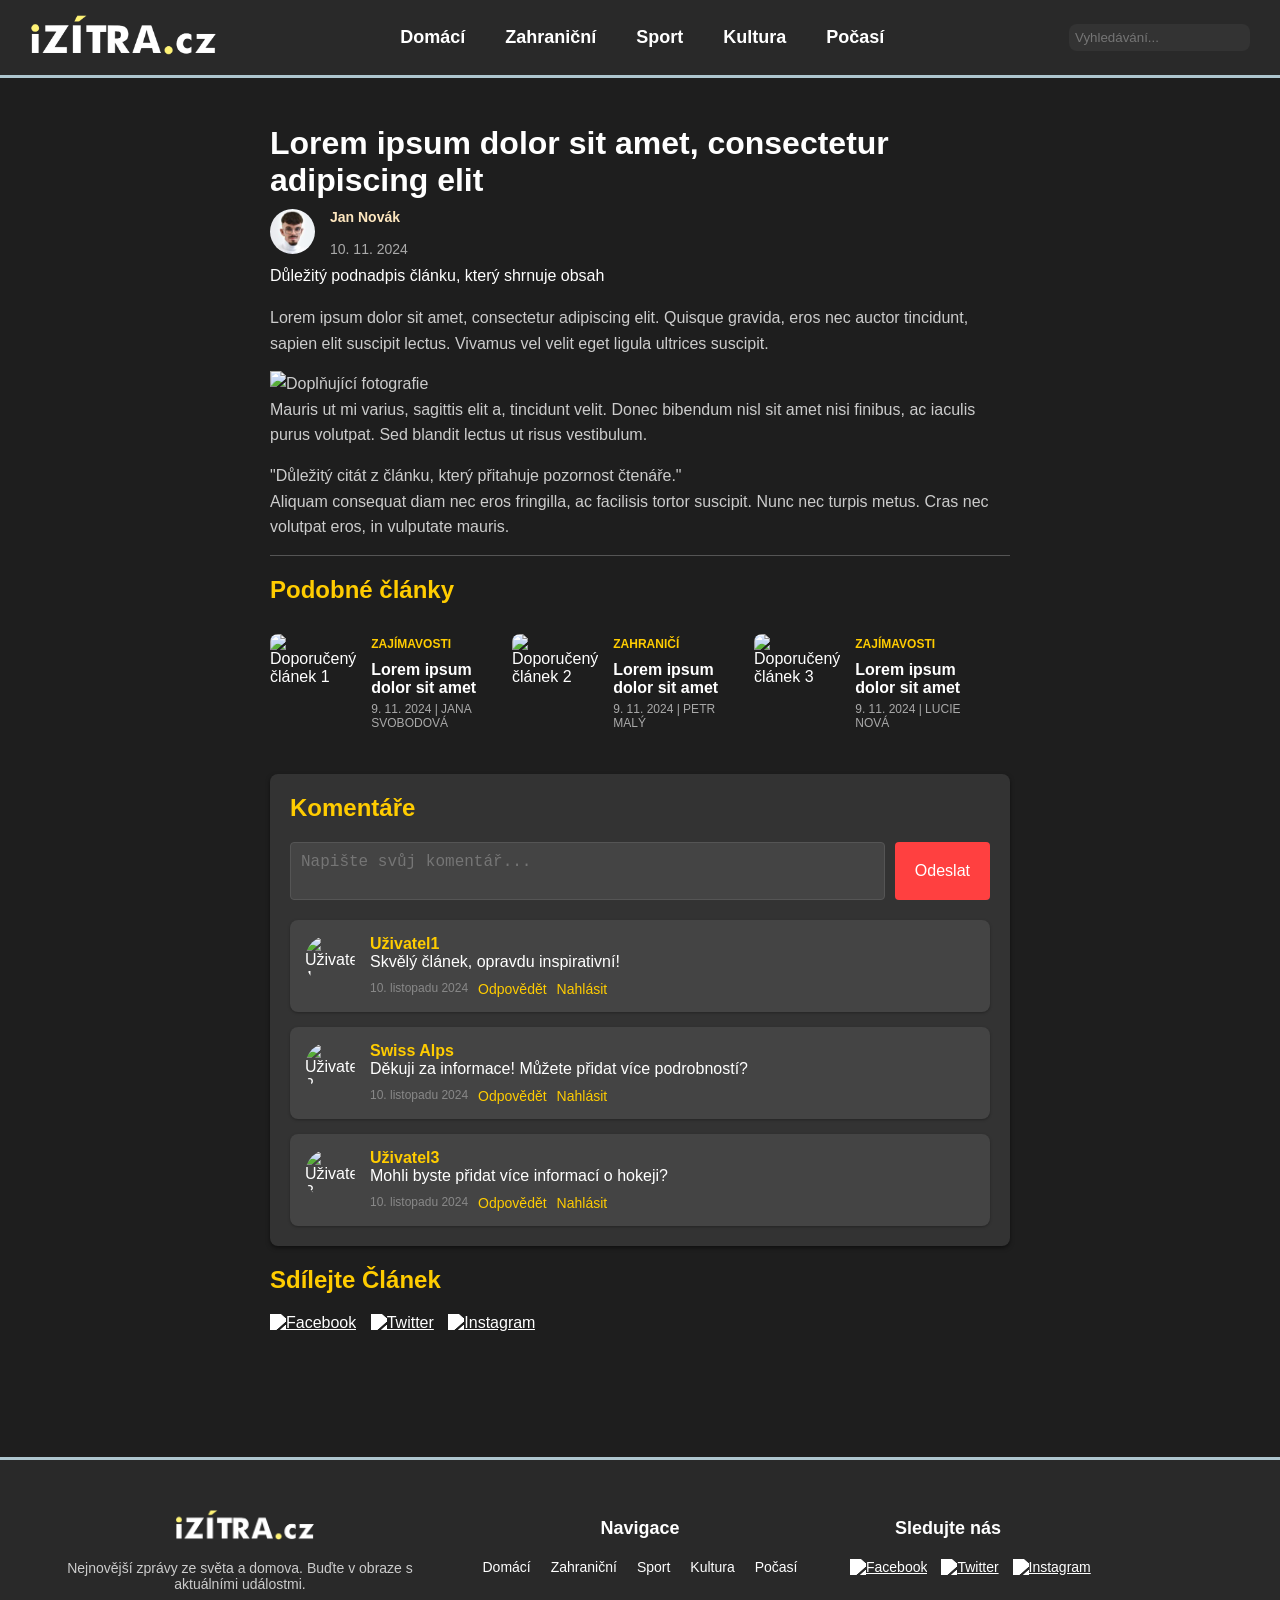
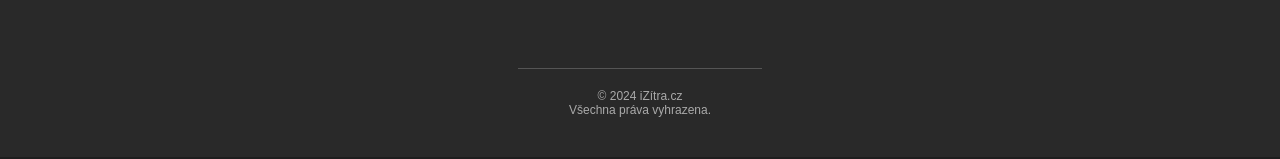
==== commit c9c72b9f: "Comment section edit" ====
--- a/article.html
+++ b/article.html
@@ -88,44 +88,62 @@
             </section>
         </div>
 
-        <!-- Komentáře -->
-        <div class="comments-section">
-            <h2 class="section-title">Komentáře</h2>
+<!-- Komentáře -->
+<div class="comments-section">
+    <h2 class="section-title">Komentáře</h2>
 
-            <!-- Textové pole -->
-            <div class="editor-container">
-                <div class="editor-text">
-                    <form class="comment-form">
-                        <textarea placeholder="Napište svůj komentář..." required></textarea>
-                    </form>
-                </div>
-                <div class="editor-submit">
-                    <button type="submit">Odeslat</button>
+    <!-- Textové pole -->
+    <div class="editor-container">
+        <form class="comment-form">
+            <textarea class="comment-input" placeholder="Napište svůj komentář..." required></textarea>
+            <button type="submit" class="comment-submit">Odeslat</button>
+        </form>
+    </div>
+
+    <!-- Příspěvky -->
+    <div class="comments-list">
+        <div class="comment">
+            <img src="images/user1.png" alt="Uživatel 1" class="comment-user-icon" />
+            <div class="comment-content">
+                <span class="comment-author">Uživatel1</span>
+                <p class="comment-text">Skvělý článek, opravdu inspirativní!</p>
+                <div class="comment-footer">
+                    <span class="comment-date">10. listopadu 2024</span>
+                    <span class="action-item">Odpovědět</span>
+                    <span class="action-item">Nahlásit</span>
                 </div>
             </div>
+        </div>
 
-            <!-- Příspěvky -->
-            <div class="comment">
-                <p><strong>Uživatel1:</strong> Skvělý článek, opravdu inspirativní!</p>
-                <span class="comment-date">10. listopadu 2024</span>
-            </div>
-            <div class="comment">
-                <img src="images/user.png" alt="Uživatel" class="comments-user-icon"/>
-                <div class="group">
-                    <span class="jméno">Swiss Alps</span> <br/>
-                    <ul>
-                        <li><span>Odpovědět</span></li>
-                        <li><span>Stotožnit</span></li>
-                        <li><span>Nahlásit</span></li>
-                        <li><span>10. 11. 2024</span></li>
-                    </ul>
+        <div class="comment">
+            <img src="images/user2.png" alt="Uživatel 2" class="comment-user-icon" />
+            <div class="comment-content">
+                <span class="comment-author">Swiss Alps</span>
+                <p class="comment-text">Děkuji za informace! Můžete přidat více podrobností?</p>
+                <div class="comment-footer">
+                    <span class="comment-date">10. listopadu 2024</span>
+                    <span class="action-item">Odpovědět</span>
+                    <span class="action-item">Nahlásit</span>
                 </div>
             </div>
-            <div class="comment">
-                <p><strong>Uživatel2:</strong> Mohli byste přidat více informací o hokeji?</p>
-                <span class="comment-date">10. listopadu 2024</span>
+        </div>
+
+        <div class="comment">
+            <img src="images/user3.png" alt="Uživatel 3" class="comment-user-icon" />
+            <div class="comment-content">
+                <span class="comment-author">Uživatel3</span>
+                <p class="comment-text">Mohli byste přidat více informací o hokeji?</p>
+                <div class="comment-footer">
+                    <span class="comment-date">10. listopadu 2024</span>
+                    <span class="action-item">Odpovědět</span>
+                    <span class="action-item">Nahlásit</span>
+                </div>
             </div>
         </div>
+    </div>
+</div>
+
+
 
         <!-- Doplňující prvek: Sdílení na sociálních sítích -->
         <div class="social-share">
--- a/style.css
+++ b/style.css
@@ -586,4 +586,126 @@
     white-space: nowrap; /* Prevents the separator from wrapping */
     display: inline-block; /* Allows the transform to work properly */
     transform: scaleY(1.5); /* Scales the separator height by 1.5 times */
-}+}
+
+
+
+/*COMENT SECTION*/
+.comments-section {
+    max-width: 800px;
+    margin: 20px auto;
+    padding: 20px;
+    background-color: #333333;
+    border-radius: 8px;
+    box-shadow: 0 2px 4px rgba(0, 0, 0, 0.5);
+    color: #ffffff;
+}
+
+.section-title {
+    font-size: 24px;
+    font-weight: bold;
+    margin-bottom: 20px;
+    color: #ffcc00;
+}
+
+.editor-container {
+    display: flex;
+    flex-direction: column;
+    gap: 10px;
+    margin-bottom: 20px;
+}
+
+.comment-form {
+    display: flex;
+    gap: 10px;
+}
+
+.comment-input {
+    flex: 1;
+    padding: 10px;
+    border: 1px solid #555555;
+    border-radius: 4px;
+    background-color: #444444;
+    color: #ffffff;
+    resize: none;
+    font-size: 16px;
+}
+
+.comment-submit {
+    padding: 10px 20px;
+    border: none;
+    background-color: #ff4040;
+    color: white;
+    border-radius: 4px;
+    font-size: 16px;
+    cursor: pointer;
+    transition: background-color 0.3s;
+}
+
+.comment-submit:hover {
+    background-color: #cc0000;
+}
+
+.comments-list {
+    display: flex;
+    flex-direction: column;
+    gap: 15px;
+}
+
+.comment {
+    display: flex;
+    gap: 15px;
+    align-items: flex-start;
+    padding: 15px;
+    background-color: #444444;
+    border-radius: 8px;
+    box-shadow: 0 1px 3px rgba(0, 0, 0, 0.3);
+}
+
+.comment-user-icon {
+    width: 50px;
+    height: 50px;
+    border-radius: 50%;
+    object-fit: cover;
+}
+
+.comment-content {
+    flex: 1;
+}
+
+.comment-author {
+    font-weight: bold;
+    font-size: 16px;
+    color: #ffcc00;
+    margin-bottom: 5px;
+}
+
+.comment-text {
+    font-size: 16px;
+    color: #ffffff;
+    margin-bottom: 10px;
+}
+
+.comment-footer {
+    display: flex;
+    gap: 10px;
+    font-size: 14px;
+    color: #aaaaaa;
+}
+
+.comment-date {
+    font-size: 12px;
+    color: #888888;
+}
+
+.action-item {
+    font-size: 14px;
+    color: #ffcc00;
+    cursor: pointer;
+    transition: color 0.3s;
+}
+
+.action-item:hover {
+    color: #ffffff;
+}
+
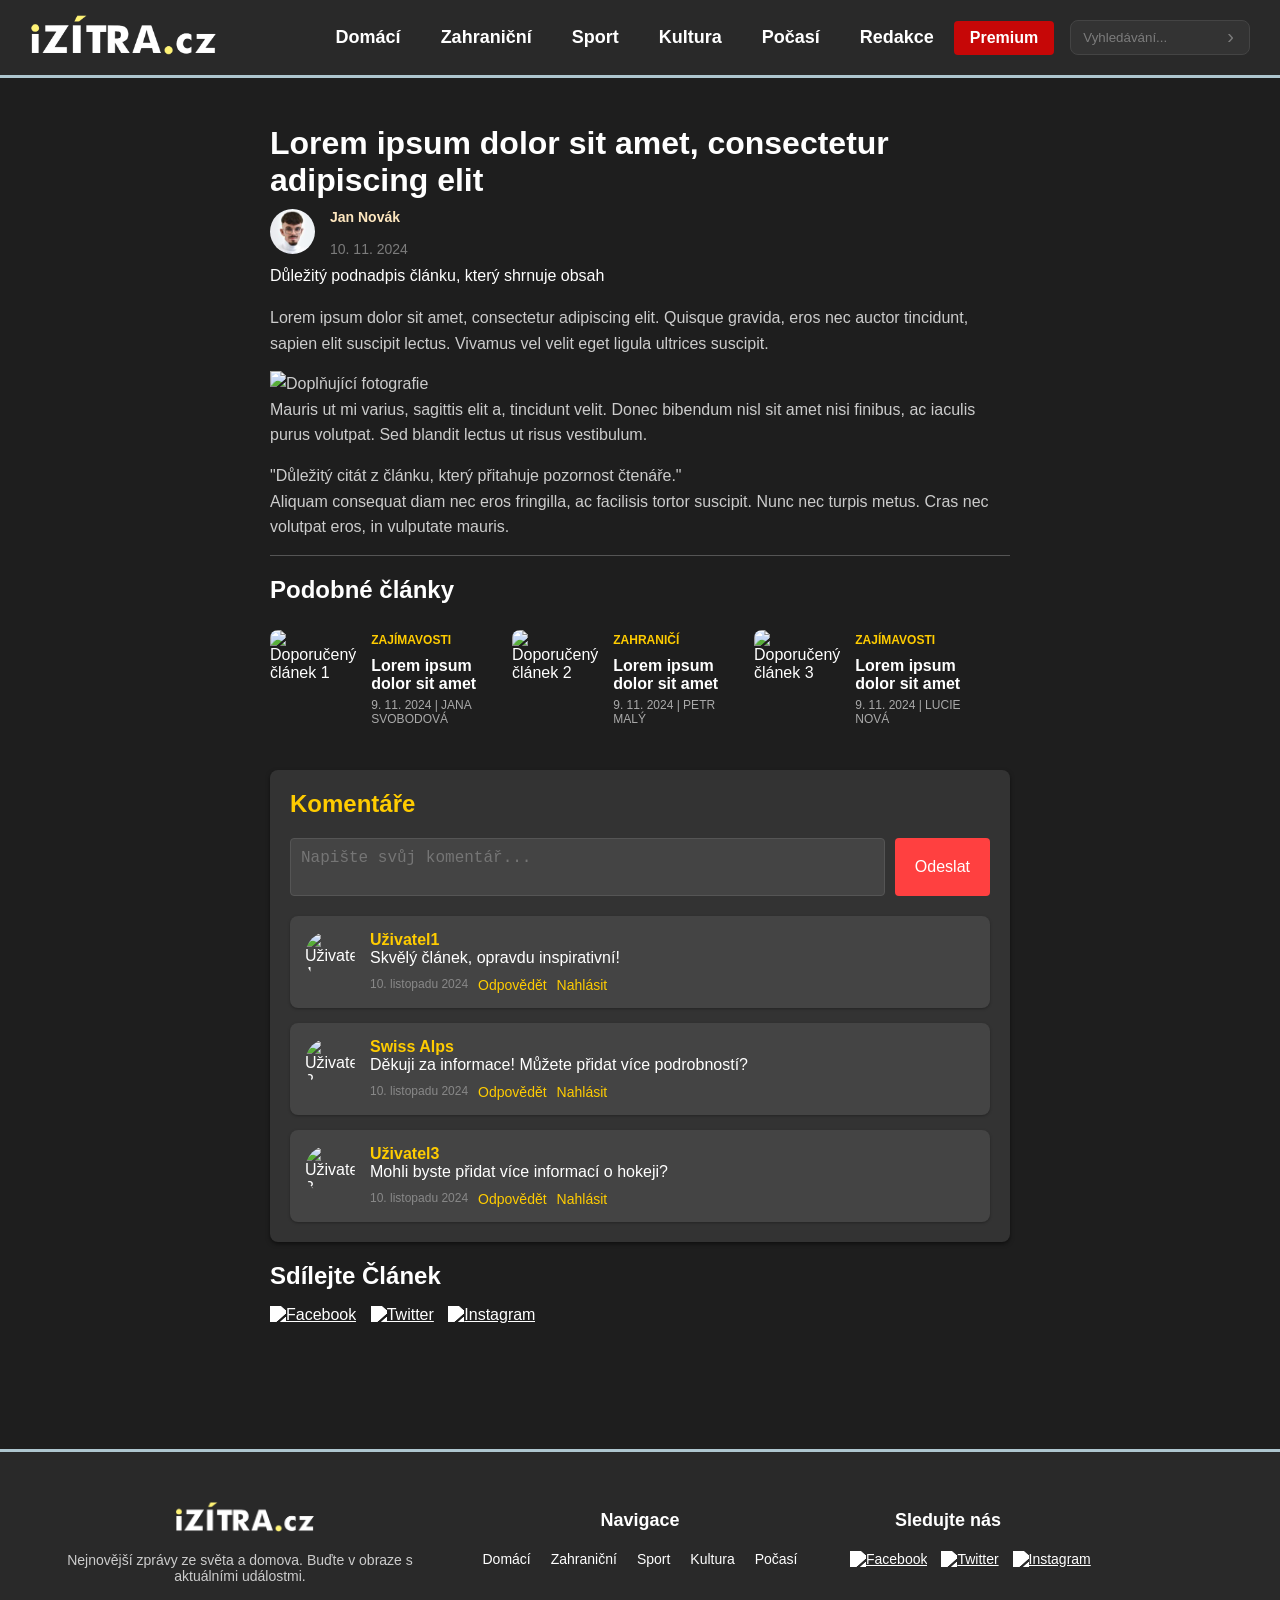
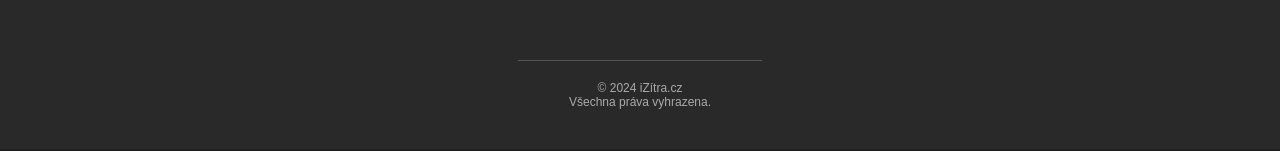
==== commit 7640c547: "added počasí, vyhledávní, přeplatné + drobné úpravy všech stránk" ====
--- a/article.html
+++ b/article.html
@@ -20,10 +20,16 @@
                 <li><a href="sport.html">Sport</a></li>
                 <li><a href="kultura.html">Kultura</a></li>
                 <li><a href="pocasi.html">Počasí</a></li>
+                <li><a href="redakce.html">Redakce</a></li>
             </ul>
         </nav>
+
         <div class="search">
-            <input type="text" placeholder="Vyhledávání...">
+            <a href="premium.html" class="premium-button">Premium</a>
+            <form action="vyhledavani.html" class="result">
+                <input type="text" placeholder="Vyhledávání...">
+                <button type="submit" class="search-submit">›</button>
+            </form>
         </div>
     </header>
 
@@ -96,7 +102,7 @@
     <div class="editor-container">
         <form class="comment-form">
             <textarea class="comment-input" placeholder="Napište svůj komentář..." required></textarea>
-            <button type="submit" class="comment-submit">Odeslat</button>
+            <button type="submit" class="comment-submit" title="Tlačítko na odeslání.">Odeslat</button>
         </form>
     </div>
 
--- a/style.css
+++ b/style.css
@@ -18,7 +18,6 @@
     display: flex;
     justify-content: space-between;
     align-items: center;
-
     position: fixed;
     top: 0;
     z-index: 1000;
@@ -32,6 +31,7 @@
 
 nav ul {
     display: flex;
+    padding-left: 100px;
     list-style-type: none;
 }
 
@@ -48,12 +48,110 @@
     color: #ffcc00;
 }
 
+.premium-button {
+    background-color: #c60707;
+    color: #ffffff;
+    padding: 8px 16px;
+    border-radius: 4px;
+    text-decoration: none;
+    font-weight: bold;
+    margin-right: 16px;
+    transition: background-color 0.2s ease;
+}
+
+.premium-button:hover {
+    background-color: #ff0000;
+}
+
+/* Search function */
 .search input {
-    padding: 6px;
+    padding: 9px 0 9px 12px;
     background-color: #333333;
+    border: 1px solid #444444;
+    color: #ffffff;
+    border-radius: 8px;
+    width: 100%;
+    padding-right: 30px; /* Make room for the button */
+    transition: border-color 0.3s ease, box-shadow 0.3s ease;
+}
+
+.search input:focus {
+    outline: none;
+    border-color: #ffcc00;
+    box-shadow: 0 0 0 2px #ffcc0033;
+}
+
+.search input::placeholder {
+    color: #7c7c7c;
+}
+
+.search {
+    position: relative;
+    display: flex;
+    align-items: center;
+}
+
+.search-submit {
+    position: absolute;
+    right: 8px;
+    top: 45%; /* Position at vertical middle */
+    transform: translateY(-50%); /* Offset by half height for perfect centering */
+    background: none;
     border: none;
-    color: #ffffff;
-    border-radius: 8px;
+    color: #7c7c7c;
+    font-size: 20px;
+    cursor: pointer;
+    padding: 0px 8px;
+    transition: color 0.2s ease;
+}
+
+.search-submit:hover {
+    color: #ffffff;
+}
+
+/* Refined Search Bar */
+
+.search-bar-container {
+    margin: 24px 30px 40px 30px;
+    max-width: 800px;
+}
+
+.search input[type="search"] {
+    width: 100%;
+    padding: 12px 40px 12px 16px;
+    font-size: 16px;
+}
+
+/* Pagination Controls */
+.pagination {
+    display: flex;
+    justify-content: center;
+    gap: 8px;
+    margin: 40px 0;
+}
+
+.pagination button {
+    padding: 8px 16px;
+    background-color: #292929;
+    border: none;
+    border-radius: 4px;
+    color: #ffffff;
+    cursor: pointer;
+    transition: transform 0.2s ease;
+    min-width: 40px;
+    font-size: 14px;
+}
+
+.pagination button:hover {
+    background-color: #333333;
+    transform: scale(1.025);
+}
+
+.pagination p {
+    width: 18px;
+    height: 24px;
+    font-size: 18px; 
+    align-self: center;
 }
 
 /* Main content container */
@@ -251,7 +349,7 @@
     font-weight: bold;
     color: #ffffff;
     text-align: left;
-    margin: 0;
+    margin-bottom: 16px;
 }
 
 /* Footer styling */
@@ -526,6 +624,7 @@
     top: 0;
     width: 100%;
     margin-top: 75px;
+    z-index: 999;
 }
 
 .brand img {
@@ -565,13 +664,29 @@
     background: linear-gradient(to right, #ffcc00, transparent); /* Gradient from yellow to transparent */
 }
 
+.minimal-title.no-after {
+    margin: 0;
+}
+
+.minimal-title.no-after::after {
+    content: none; /* Disable the ::after pseudo-element */
+}
+
+.alternate-title {
+    padding: 0 30px;
+    font-size: 14px;
+    font-weight: bold;
+    color: #cccccc;
+    margin-bottom: 20px;
+}
+
 /* Breadcrumb navigation */
 .breadcrumb {
     margin: 20px 30px;
     font-size: 12px;
   }
   
-  .breadcrumb a {
+  .breadcrumb a, span {
     color: #7c7c7c;
     text-decoration: none;
   }
@@ -587,8 +702,6 @@
     display: inline-block; /* Allows the transform to work properly */
     transform: scaleY(1.5); /* Scales the separator height by 1.5 times */
 }
-
-
 
 /*COMENT SECTION*/
 .comments-section {
@@ -601,7 +714,7 @@
     color: #ffffff;
 }
 
-.section-title {
+.comments-section .section-title {
     font-size: 24px;
     font-weight: bold;
     margin-bottom: 20px;
@@ -709,3 +822,352 @@
     color: #ffffff;
 }
 
+/* Weather Forecast Grid */
+.forecast-grid {
+    display: grid;
+    grid-template-columns: repeat(auto-fit, minmax(125px, 1fr));
+    gap: 16px;
+    margin: 32px;
+    padding: 0 30px;
+}
+
+.forecast-card {
+    background-color: #292929;
+    padding: 24px;
+    border-radius: 8px;
+    text-align: center;
+    box-shadow: 0 4px 6px rgba(0, 0, 0, 0.1);
+    transition: transform 0.3s ease;
+}
+
+.forecast-card:hover {
+    transform: translateY(-3px);;
+}
+
+.forecast-card:hover .day {
+    color: #ffcc00;
+    transition: color 0.2s ease;
+}
+
+.day {
+    font-weight: 600;
+    margin-bottom: 16px;
+    color: #ffffff;
+}
+
+.weather-icon {
+    width: 72px;
+    height: 72px;
+    margin: 0 auto 8px;
+}
+
+.temp {
+    font-size: 24px;
+    font-weight: bold;
+    margin-bottom: 8px;
+    color: #ffffff;
+}
+
+.low-temp {
+    color: #aaaaaa;
+    font-size: 16px;
+}
+
+.description {
+    font-size: 16px;
+    margin-top: 12px;
+    color: #cccccc;
+}
+
+/* Hide default scrollbar for Chrome/Safari */
+.forecast-grid::-webkit-scrollbar {
+    display: none;
+}
+
+/* Scrollbar style */
+.scroll-container {
+    width: 50%; /* Take up 50% of the space */
+    margin: 0 auto; /* Centering the container */
+}
+
+.scroll-indicator {
+    position: relative;
+    height: 4px;
+    background-color: #333;
+    border-radius: 2px;
+    margin-top: 10px;
+    overflow: hidden;
+}
+
+.scroll-thumb {
+    position: absolute;
+    height: 100%;
+    width: 40%;  /* Represents visible portion */
+    background-color: #ffffff;
+    border-radius: 2px;
+    left: 0px;  /* Start position */
+    opacity: 0.8;
+}
+
+/* Scroll arrow indicators */
+.scroll-arrows {
+    display: flex;
+    justify-content: space-between;
+    margin-top: 5px;
+    color: #7c7c7c;
+    font-size: 12px;
+}
+
+/* Region Selector */
+.region-select {
+    margin: 32px;
+    padding: 16px;
+    width: calc(100% - 64px);
+    background-color: #292929;
+    border: 1px solid #444;
+    border-radius: 8px;
+    color: #ffffff;
+    font-size: 16px;
+    cursor: pointer;
+}
+
+/* Style for dropdown when opened */
+.region-select option {
+    padding: 8px;
+    background-color: #292929;
+}
+
+/* Limit height of dropdown */
+.region-select[size] {
+    height: 100px;
+    overflow-y: auto;
+}
+
+/* Map Container */
+.map-container {
+    position: relative;
+    margin: 16px 64px;
+    padding: 32px;
+    background-color: #292929;
+    border-radius: 8px;
+    height: 500px;
+    display: flex;
+    align-items: center;
+    justify-content: center;
+    color: #cccccc;
+    box-shadow: 0 4px 6px rgba(0, 0, 0, 0.1);
+    overflow: hidden;
+}
+
+.region-weather-grid {
+    position: absolute;
+    top: 0;
+    left: 0;
+    width: 100%;
+    height: 100%;
+    pointer-events: none;
+}
+
+.weather-box {
+    position: absolute;
+    background-color: #292929e6;
+    padding: 8px 16px;
+    border-radius: 6px;
+    text-align: center;
+    max-width: 80px;
+    box-shadow: 0 2px 4px #00000033;
+    transition: transform 0.2s ease;
+    pointer-events: auto;
+}
+
+@media screen and (max-width: 1024px) {
+    .weather-box {
+        display: none;
+    }
+}
+
+.weather-box:hover {
+    transform: scale(1.025);
+    z-index: 2;
+}
+
+.weather-box-icon {
+    width: clamp(48px, 4vw, 48px);
+    height: auto;
+}
+
+.weather-box .temp {
+    font-size: 18px;
+    font-weight: bold;
+    color: #ffffff;
+}
+
+.weather-box .low-temp {
+    font-size: 14px;
+    color: #aaaaaa;
+}
+
+.weather-map {
+    width: 70%;
+    height: auto;
+    object-fit: cover;
+    border-radius: 8px;
+}
+
+.date-overlay {
+    position: absolute;
+    top: 16px;
+    left: 16px;
+    padding: 8px;
+    background-color: rgba(41, 41, 41, 0.8); /* Optional: semi-transparent background */
+    border-radius: 4px;
+    font-size: 14px;
+    z-index: 1;
+}
+
+/* Premium subscription */
+.subscription-container {
+    position: relative;
+    max-width: 600px;
+    margin: 100px auto;
+    background-color: #292929;
+    border-radius: 8px;
+    padding: 30px;
+    color: #ffffff;
+    box-shadow: 0px 4px 12px rgba(0, 0, 0, 0.4);
+}
+
+.subscription-header {
+    display: flex;
+    justify-content: space-between;
+    align-items: center;
+    margin-bottom: 20px;
+}
+
+.subscription-header h1 {
+    font-size: 32px;
+    color: #ffffff;
+    margin: 0;
+}
+
+.close-button {
+    position: absolute;
+    top: 8px;
+    right: 16px;
+    background: none;
+    border: none;
+    color: #7c7c7c;
+    font-size: 24px;
+    cursor: pointer;
+    padding: 0;
+    text-decoration: none;
+    transition: color 0.2s ease;
+}
+
+.close-button:hover {
+    color: #ffffff;
+}
+
+.subscription-tabs {
+    display: flex;
+    gap: 10px;
+    margin-bottom: 30px;
+}
+
+.tab {
+    flex: 1;
+    padding: 12px;
+    text-align: center;
+    background-color: #333333;
+    border: none;
+    border-radius: 4px;
+    color: #ffffff;
+    cursor: pointer;
+    transition: background-color 0.3s;
+}
+
+.tab.active {
+    background-color: #444444;
+}
+
+.price-display {
+    text-align: center;
+    margin: 30px 0;
+}
+
+.price-label {
+    font-size: 14px;
+    color: #7c7c7c;
+}
+
+.price {
+    font-size: 36px;
+    font-weight: bold;
+    color: #ffffff;
+    margin: 10px 0;
+}
+
+.next-payment {
+    font-size: 14px;
+    color: #7c7c7c;
+    margin-bottom: 20px;
+}
+
+.payment-options {
+    display: flex;
+    flex-direction: column;
+    gap: 15px;
+    margin: 20px 0;
+}
+
+.payment-option {
+    display: flex;
+    align-items: center;
+    gap: 10px;
+    padding: 10px;
+    background-color: #333333;
+    border-radius: 4px;
+    cursor: pointer;
+}
+
+.payment-option input[type="radio"] {
+    margin: 0;
+}
+
+.coupon-link {
+    color: #ffcc00;
+    text-decoration: none;
+    font-size: 14px;
+    display: block;
+    margin: 15px 0;
+    cursor: pointer;
+}
+
+.submit-button {
+    width: 100%;
+    padding: 15px;
+    background-color: #ffcc00;
+    border: none;
+    border-radius: 4px;
+    color: #000000;
+    font-size: 16px;
+    font-weight: bold;
+    cursor: pointer;
+    transition: background-color 0.3s;
+}
+
+.submit-button:hover {
+    background-color: #e6b800;
+}
+
+.terms {
+    font-size: 12px;
+    color: #7c7c7c;
+    text-align: center;
+    margin-top: 15px;
+}
+
+.terms a {
+    color: #7c7c7c;
+    text-decoration: underline;
+}
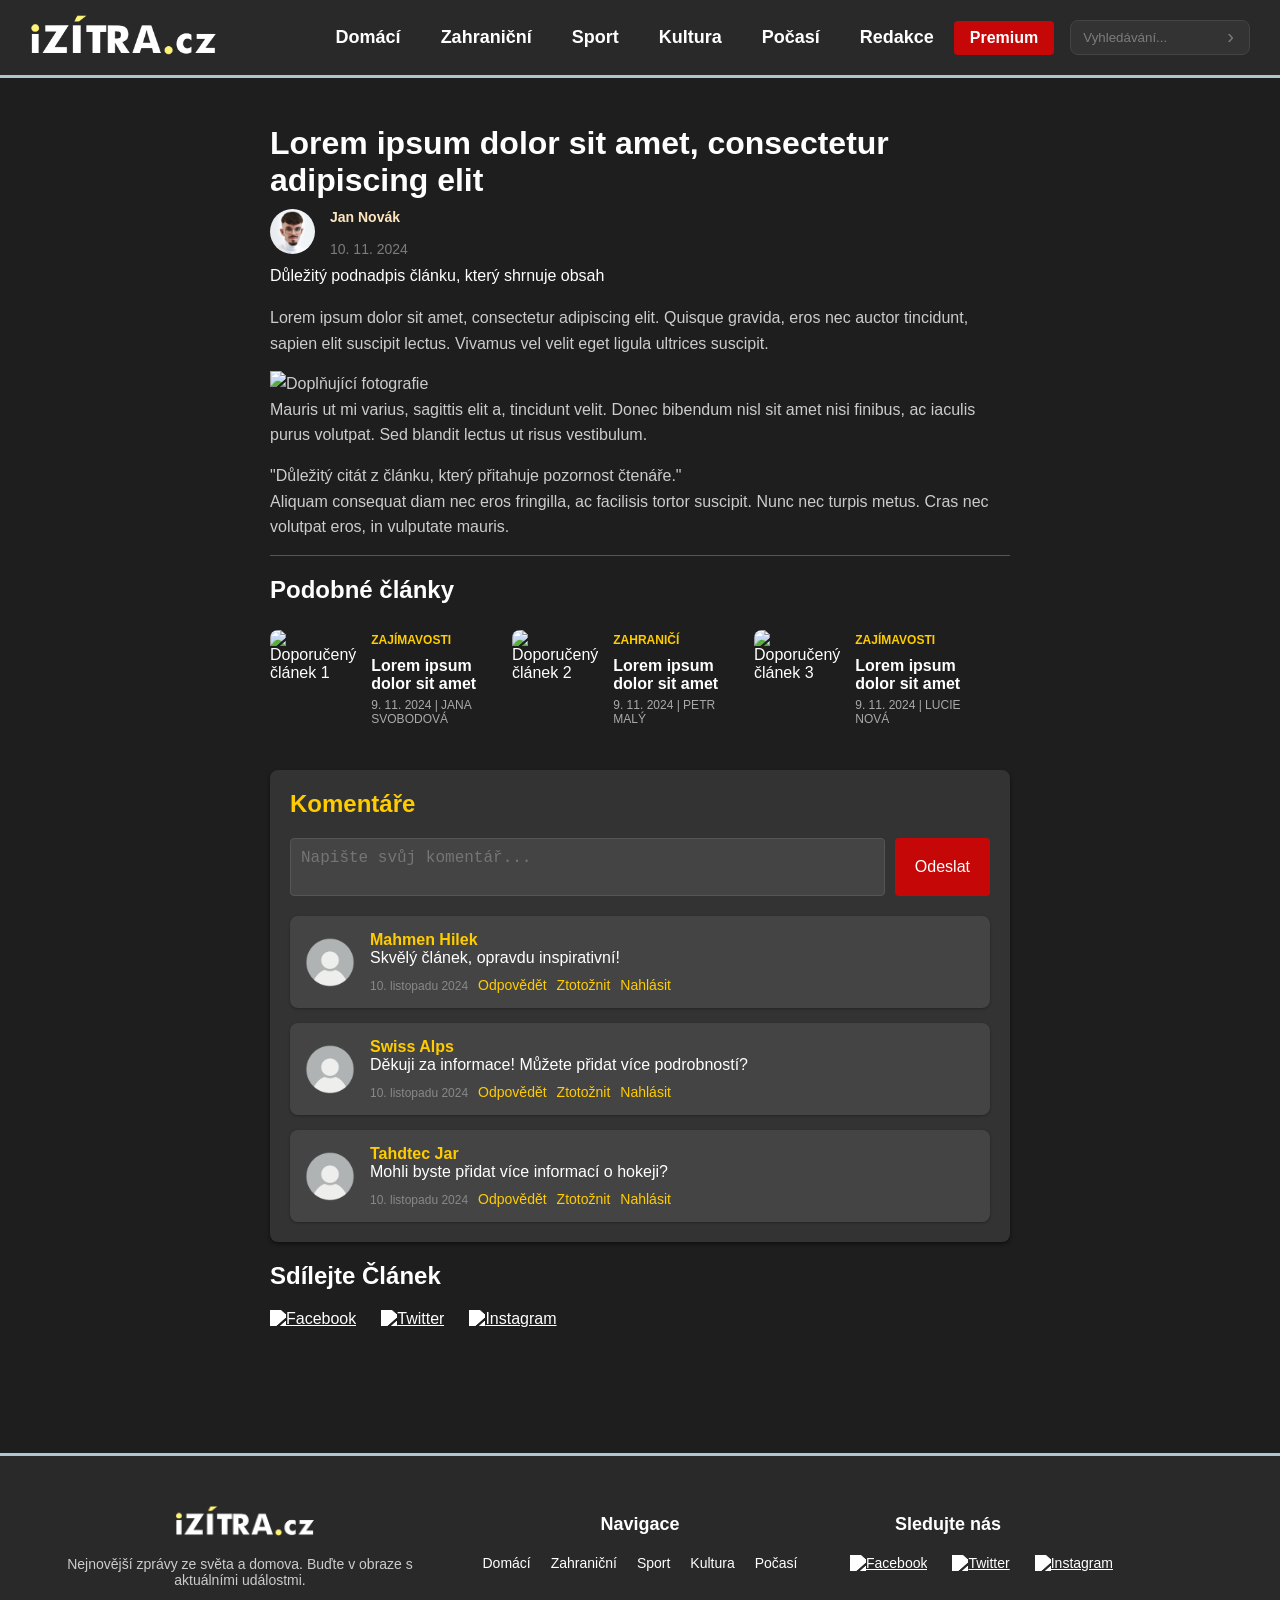
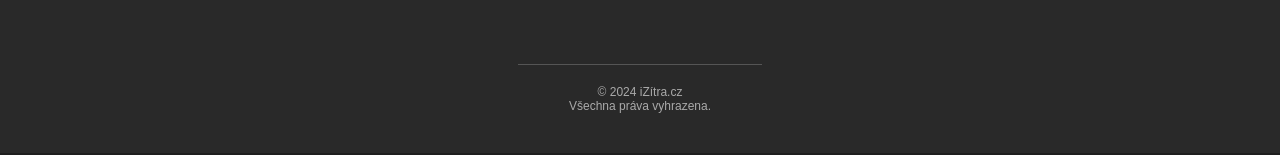
==== commit 1baab645: "added redakce & zahraniční a kulturní zprávy + další detaily a hovna" ====
--- a/article.html
+++ b/article.html
@@ -94,62 +94,63 @@
             </section>
         </div>
 
-<!-- Komentáře -->
-<div class="comments-section">
-    <h2 class="section-title">Komentáře</h2>
+        <!-- Komentáře -->
+        <div class="comments-section">
+            <h2 class="section-title">Komentáře</h2>
 
-    <!-- Textové pole -->
-    <div class="editor-container">
-        <form class="comment-form">
-            <textarea class="comment-input" placeholder="Napište svůj komentář..." required></textarea>
-            <button type="submit" class="comment-submit" title="Tlačítko na odeslání.">Odeslat</button>
-        </form>
-    </div>
+            <!-- Textové pole -->
+            <div class="editor-container">
+                <form class="comment-form">
+                    <textarea class="comment-input" placeholder="Napište svůj komentář..." required></textarea>
+                    <button type="submit" class="comment-submit" title="Tlačítko na odeslání.">Odeslat</button>
+                </form>
+            </div>
 
-    <!-- Příspěvky -->
-    <div class="comments-list">
-        <div class="comment">
-            <img src="images/user1.png" alt="Uživatel 1" class="comment-user-icon" />
-            <div class="comment-content">
-                <span class="comment-author">Uživatel1</span>
-                <p class="comment-text">Skvělý článek, opravdu inspirativní!</p>
-                <div class="comment-footer">
-                    <span class="comment-date">10. listopadu 2024</span>
-                    <span class="action-item">Odpovědět</span>
-                    <span class="action-item">Nahlásit</span>
+            <!-- Příspěvky -->
+            <div class="comments-list">
+                <div class="comment">
+                    <img src="images/user.png" alt="Uživatel 1" class="comment-user-icon" />
+                    <div class="comment-content">
+                        <span class="comment-author">Mahmen Hilek</span>
+                        <p class="comment-text">Skvělý článek, opravdu inspirativní!</p>
+                        <div class="comment-footer">
+                            <span class="comment-date">10. listopadu 2024</span>
+                            <span class="action-item">Odpovědět</span>
+                            <span class="action-item">Ztotožnit</span>
+                            <span class="action-item">Nahlásit</span>
+                        </div>
+                    </div>
+                </div>
+
+                <div class="comment">
+                    <img src="images/user.png" alt="Uživatel 2" class="comment-user-icon" />
+                    <div class="comment-content">
+                        <span class="comment-author">Swiss Alps</span>
+                        <p class="comment-text">Děkuji za informace! Můžete přidat více podrobností?</p>
+                        <div class="comment-footer">
+                            <span class="comment-date">10. listopadu 2024</span>
+                            <span class="action-item">Odpovědět</span>
+                            <span class="action-item">Ztotožnit</span>
+                            <span class="action-item">Nahlásit</span>
+                        </div>
+                    </div>
+                </div>
+
+                <div class="comment">
+                    <img src="images/user.png" alt="Uživatel 3" class="comment-user-icon" />
+                    <div class="comment-content">
+                        <span class="comment-author">Tahdtec Jar</span>
+                        <p class="comment-text">Mohli byste přidat více informací o hokeji?</p>
+                        <div class="comment-footer">
+                            <span class="comment-date">10. listopadu 2024</span>
+                            <span class="action-item">Odpovědět</span>
+                            <span class="action-item">Ztotožnit</span>
+                            <span class="action-item">Nahlásit</span>
+                        </div>
+                    </div>
                 </div>
             </div>
         </div>
-
-        <div class="comment">
-            <img src="images/user2.png" alt="Uživatel 2" class="comment-user-icon" />
-            <div class="comment-content">
-                <span class="comment-author">Swiss Alps</span>
-                <p class="comment-text">Děkuji za informace! Můžete přidat více podrobností?</p>
-                <div class="comment-footer">
-                    <span class="comment-date">10. listopadu 2024</span>
-                    <span class="action-item">Odpovědět</span>
-                    <span class="action-item">Nahlásit</span>
-                </div>
-            </div>
-        </div>
-
-        <div class="comment">
-            <img src="images/user3.png" alt="Uživatel 3" class="comment-user-icon" />
-            <div class="comment-content">
-                <span class="comment-author">Uživatel3</span>
-                <p class="comment-text">Mohli byste přidat více informací o hokeji?</p>
-                <div class="comment-footer">
-                    <span class="comment-date">10. listopadu 2024</span>
-                    <span class="action-item">Odpovědět</span>
-                    <span class="action-item">Nahlásit</span>
-                </div>
-            </div>
-        </div>
-    </div>
-</div>
-
-
 
         <!-- Doplňující prvek: Sdílení na sociálních sítích -->
         <div class="social-share">
--- a/style.css
+++ b/style.css
@@ -747,7 +747,7 @@
 .comment-submit {
     padding: 10px 20px;
     border: none;
-    background-color: #ff4040;
+    background-color: #c60707;
     color: white;
     border-radius: 4px;
     font-size: 16px;
@@ -756,7 +756,7 @@
 }
 
 .comment-submit:hover {
-    background-color: #cc0000;
+    background-color: #ff0000;
 }
 
 .comments-list {
@@ -776,6 +776,7 @@
 }
 
 .comment-user-icon {
+    align-self: center;
     width: 50px;
     height: 50px;
     border-radius: 50%;
@@ -807,6 +808,7 @@
 }
 
 .comment-date {
+    margin-top: 2px;
     font-size: 12px;
     color: #888888;
 }
@@ -1160,14 +1162,184 @@
     background-color: #e6b800;
 }
 
-.terms {
-    font-size: 12px;
-    color: #7c7c7c;
-    text-align: center;
-    margin-top: 15px;
-}
-
-.terms a {
-    color: #7c7c7c;
-    text-decoration: underline;
+.content-section {
+    padding: 0 30px;
+    margin-bottom: 40px;
+}
+
+.description {
+    color: #cccccc;
+    font-size: 16px;
+    line-height: 1.6;
+    margin-bottom: 30px;
+}
+
+.contact-block {
+    background-color: #292929;
+    padding: 30px;
+    border-radius: 8px;
+    margin-bottom: 40px;
+    display: grid;
+    grid-template-columns: auto 1fr;
+    gap: 40px;
+}
+
+.contact-left {
+    display: flex;
+    flex-direction: column;
+    gap: 20px;
+}
+
+.contact-phone {
+    display: flex;
+    align-items: center;
+    gap: 10px;
+    color: #ffffff;
+    font-size: 18px;
+}
+
+.contact-email {
+    display: flex;
+    flex-direction: column;
+    gap: 10px;
+    font-size: 18px;
+}
+
+.contact-email a {
+    color: #ffffff;
+    text-decoration: none;
+}
+
+.social-icons {
+    display: flex;
+    gap: 15px;
+    margin-top: 20px;
+}
+
+.social-icon {
+    width: 40px;
+    height: 40px;
+    border-radius: 50%;
+    display: flex;
+    align-items: center;
+    justify-content: center;
+    background-color: #1e1e1e;
+    transition: transform 0.2s;
+}
+
+.social-icon:hover {
+    transform: scale(1.1);
+}
+
+.instagram { background-color: #E4405F; }
+.facebook { background-color: #1877F2; }
+.tiktok { background-color: #000000; }
+.twitter { background-color: #1DA1F2; }
+
+.contact-right h3 {
+    color: #ffffff;
+    font-size: 20px;
+    margin-bottom: 10px;
+}
+
+.contact-right p {
+    color: #cccccc;
+    line-height: 1.2;
+    margin-bottom: 8px;
+}
+
+.contact-right .subsidiary-info {
+    margin-top: 20px;
+    color: #aaaaaa;
+    font-size: 14px;
+    line-height: 1.6;
+}
+
+.team-grid {
+    display: grid;
+    grid-template-columns: repeat(2, 1fr);
+    gap: 32px;
+    margin-top: 30px;
+}
+
+@media screen and (max-width: 832px) {
+    .team-grid {
+        grid-template-columns: 1fr; /* Single column */
+        gap: 24px; /* Slightly reduced gap for mobile */
+    }
+}
+
+.team-section-title {
+    position: relative;
+    font-size: 24px;
+    font-weight: bold;
+    color: #ffffff;
+    letter-spacing: 1px; /* Lehké mezery mezi písmeny */
+    padding-bottom: 10px;
+}
+
+.team-section-title::after {
+    content: '';
+    position: absolute;
+    bottom: 0;
+    left: -10px;
+    width: 80%; /* Full width of the title */
+    height: 2px; /* Thickness of the underline */
+    background: linear-gradient(to right, #FEE7BC, transparent); /* Gradient from yellow to transparent */
+}
+
+.team-member {
+    position: relative;
+    display: flex;
+    align-items: center;
+    background-color: #292929;
+    padding: 20px;
+    border-radius: 8px;
+}
+
+.team-member-img {
+    width: 80px;
+    height: 80px;
+    border-radius: 50%;
+    margin-right: 20px;
+}
+
+.member-info h3 {
+    color: #ffffff;
+    margin-bottom: 5px;
+}
+
+.member-info p {
+    color: #cccccc;
+    margin: 6px 0;
+    font-size: 14px;
+}
+
+.email-icon {
+    position: absolute;
+    top: 12px;
+    right: 50px;
+    font-size: 20px;
+    color: #ffffff;
+    cursor: pointer;
+    transition: transform 0.2s ease;
+    text-decoration: none;
+}
+
+.email-icon:hover {
+    transform: rotate(10deg);
+}
+
+.linkedin-icon {
+    position: absolute;
+    top: 14px;
+    right: 16px;
+    color: #ffffff;
+    cursor: pointer;
+    transition: transform 0.2s ease;
+    text-decoration: none;
+}
+
+.linkedin-icon:hover {
+    transform: rotate(10deg);
 }
